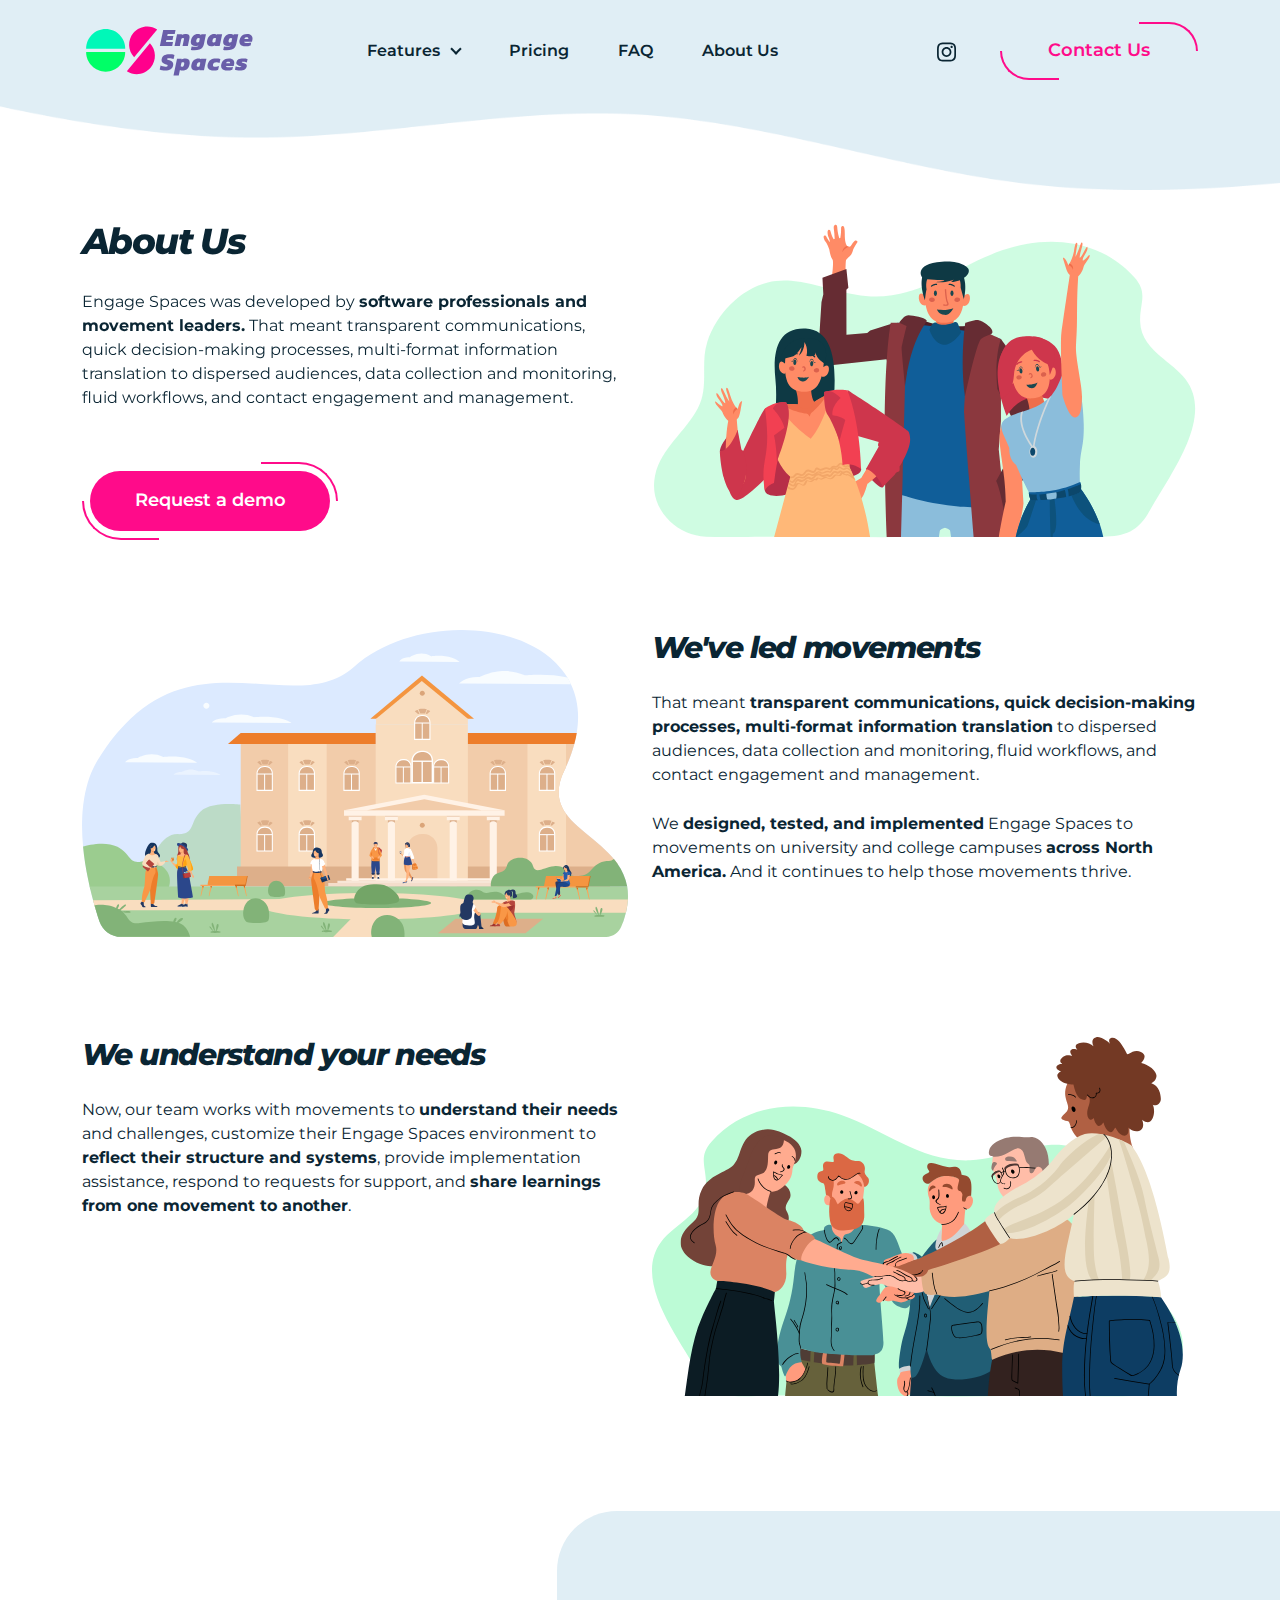
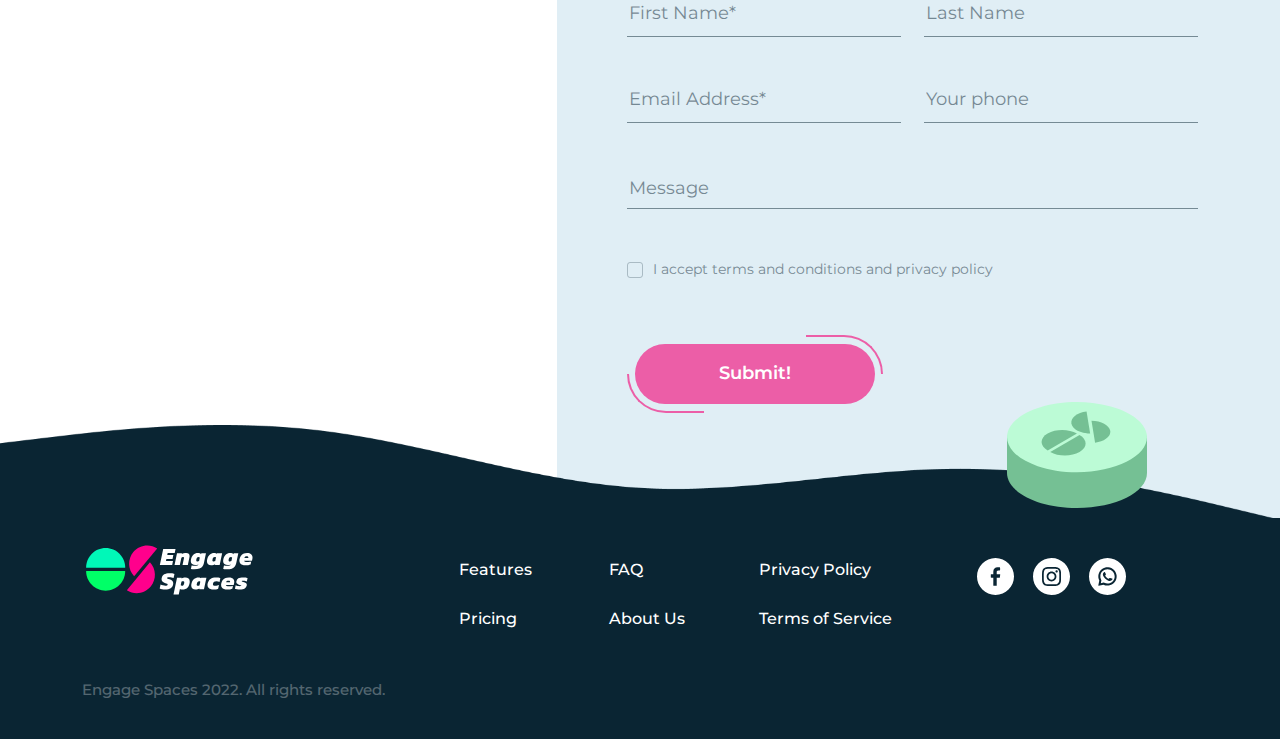
==== about.html @ 3aa94eaf "add project" ====
<!DOCTYPE html>
<html lang="en">

<head>
    <meta charset="UTF-8">
    <meta http-equiv="X-UA-Compatible" content="IE=edge">
    <meta name="viewport" content="width=device-width, initial-scale=1.0">
    <title>Engage Spaces</title>
    <link rel="icon" type="image/x-icon" href="/img/favicon.png">
    <link rel="stylesheet" href="css/lib/bootstrap.min.css">
    <link rel="stylesheet" href="css/lib/aos.css">
    <link rel="stylesheet" href="css/style.css">
</head>

<body>
    <div class="pagewrapper">
        <header class="header">
            <div class="container">
                <div class="row align-items-center">
                    <div class="col-lg-3 col-8">
                        <div class="header__logo">
                            <a href="index.html">
                                <img src="img/svg/logo.svg" alt="logo">
                            </a>
                        </div>
                    </div>
                    <div class="col-xl-6 col-lg-5 col-4">
                        <nav class="header__menu">
                            <ul>
                                <li class="submenu">
                                    <a href="#">Features</a>
                                    <ul>
                                        <li>
                                            <a href="engagement.html#Engagement">
                                                Engagement
                                            </a>
                                        </li>
                                        <li>
                                            <a href="training.html#Training">
                                                Training
                                            </a>
                                        </li>
                                        <li>
                                            <a href="collaboration.html#Collaboration">
                                                Collaboration
                                            </a>
                                        </li>
                                        <li>
                                            <a href="accountability.html#Accountability">
                                                Accountability
                                            </a>
                                        </li>
                                    </ul>
                                </li>
                                <li>
                                    <a href="index.html#pricing">Pricing</a>
                                </li>
                                <li>
                                    <a href="faq.html">FAQ</a>
                                </li>
                                <li>
                                    <a href="about.html">About Us</a>
                                </li>
                            </ul>
                        </nav>
                        <div class="burger-btn">
                            <span></span>
                            <span></span>
                            <span></span>
                        </div>
                        <nav class="mobile__menu">
                            <div class="container">
                                <div class="mobile__menu-inner">
                                    <ul>
                                        <li class="mobile__submenu">
                                            <a href="#">Features</a>
                                            <ul>
                                                <li>
                                                    <a href="engagement.html#Engagement">
                                                        Engagement
                                                    </a>
                                                </li>
                                                <li>
                                                    <a href="training.html#Training">
                                                        Training
                                                    </a>
                                                </li>
                                                <li>
                                                    <a href="collaboration.html#Collaboration">
                                                        Collaboration
                                                    </a>
                                                </li>
                                                <li>
                                                    <a href="accountability.html#Accountability">
                                                        Accountability
                                                    </a>
                                                </li>
                                            </ul>
                                        </li>
                                        <li class="mobile__link">
                                            <a href="index.html#pricing">Pricing</a>
                                        </li>
                                        <li>
                                            <a href="faq.html">FAQ</a>
                                        </li>
                                        <li>
                                            <a href="about.html">About Us</a>
                                        </li>
                                    </ul>
                                    <div class="header__social--mobile">
                                        <a href="instagram.com">
                                            <svg width="19" height="20" viewBox="0 0 19 20" fill="none"
                                                xmlns="http://www.w3.org/2000/svg">
                                                <g clip-path="url(#clip0_165_557)">
                                                    <path
                                                        d="M18.9815 6.08605C18.9369 5.07651 18.7737 4.38246 18.5398 3.78105C18.2986 3.14267 17.9274 2.57114 17.4411 2.09601C16.966 1.6135 16.3907 1.23856 15.7597 1.00107C15.1548 0.767211 14.4644 0.603956 13.4549 0.559445C12.4378 0.511164 12.1149 0.5 9.53529 0.5C6.95569 0.5 6.6328 0.511164 5.61949 0.555675C4.60995 0.600186 3.9159 0.763586 3.31464 0.997305C2.67612 1.23856 2.10458 1.60973 1.62946 2.09601C1.14694 2.57114 0.772154 3.14644 0.534521 3.77743C0.300658 4.38246 0.137403 5.07274 0.0928918 6.08228C0.0446112 7.09936 0.0334473 7.42225 0.0334473 10.0019C0.0334473 12.5815 0.0446112 12.9043 0.0891221 13.9177C0.133633 14.9272 0.297033 15.6213 0.530896 16.2227C0.772154 16.861 1.14694 17.4326 1.62946 17.9077C2.10458 18.3902 2.67989 18.7651 3.31087 19.0026C3.9159 19.2365 4.60618 19.3998 5.61587 19.4443C6.62903 19.4889 6.95206 19.4999 9.53167 19.4999C12.1113 19.4999 12.4342 19.4889 13.4475 19.4443C14.457 19.3998 15.1511 19.2365 15.7523 19.0026C17.0292 18.509 18.0388 17.4994 18.5324 16.2227C18.7662 15.6176 18.9296 14.9272 18.9741 13.9177C19.0186 12.9043 19.0297 12.5815 19.0297 10.0019C19.0297 7.42225 19.026 7.09936 18.9815 6.08605ZM17.2705 13.8434C17.2296 14.7713 17.0737 15.2724 16.9438 15.6065C16.6246 16.4342 15.9676 17.0911 15.1399 17.4104C14.8058 17.5403 14.3011 17.6962 13.3769 17.7369C12.3747 17.7816 12.0742 17.7926 9.53906 17.7926C7.00397 17.7926 6.69964 17.7816 5.70112 17.7369C4.7732 17.6962 4.27213 17.5403 3.93808 17.4104C3.52618 17.2582 3.15124 17.0169 2.84691 16.7014C2.53142 16.3933 2.29016 16.0221 2.13793 15.6102C2.00802 15.2762 1.85216 14.7713 1.81142 13.8472C1.76676 12.845 1.75574 12.5443 1.75574 10.0093C1.75574 7.47416 1.76676 7.16983 1.81142 6.17145C1.85216 5.24353 2.00802 4.74246 2.13793 4.40841C2.29016 3.99636 2.53142 3.62157 2.85068 3.31709C3.15863 3.0016 3.5298 2.76034 3.94185 2.60825C4.2759 2.47835 4.78074 2.32248 5.70489 2.2816C6.70704 2.23709 7.00774 2.22592 9.54269 2.22592C12.0815 2.22592 12.3821 2.23709 13.3806 2.2816C14.3085 2.32248 14.8096 2.47835 15.1437 2.60825C15.5556 2.76034 15.9305 3.0016 16.2348 3.31709C16.5503 3.62519 16.7916 3.99636 16.9438 4.40841C17.0737 4.74246 17.2296 5.24716 17.2705 6.17145C17.315 7.1736 17.3261 7.47416 17.3261 10.0093C17.3261 12.5443 17.315 12.8413 17.2705 13.8434Z"
                                                        fill="#0A2533" />
                                                    <path
                                                        d="M9.53513 5.12109C6.84055 5.12109 4.6543 7.30721 4.6543 10.0019C4.6543 12.6967 6.84055 14.8828 9.53513 14.8828C12.2299 14.8828 14.416 12.6967 14.416 10.0019C14.416 7.30721 12.2299 5.12109 9.53513 5.12109ZM9.53513 13.168C7.78703 13.168 6.36906 11.7502 6.36906 10.0019C6.36906 8.25368 7.78703 6.83585 9.53513 6.83585C11.2834 6.83585 12.7012 8.25368 12.7012 10.0019C12.7012 11.7502 11.2834 13.168 9.53513 13.168Z"
                                                        fill="#0A2533" />
                                                    <path
                                                        d="M15.749 4.92803C15.749 5.55727 15.2388 6.06748 14.6094 6.06748C13.9802 6.06748 13.47 5.55727 13.47 4.92803C13.47 4.29864 13.9802 3.78857 14.6094 3.78857C15.2388 3.78857 15.749 4.29864 15.749 4.92803Z"
                                                        fill="#0A2533" />
                                                </g>
                                                <defs>
                                                    <clipPath id="clip0_165_557">
                                                        <rect width="19" height="19" fill="white"
                                                            transform="translate(0 0.5)" />
                                                    </clipPath>
                                                </defs>
                                            </svg>
                                        </a>
                                    </div>
                                    <div class="header__button--mobile pinkbtn">
                                        <a href="contact.html">Contact Us</a>
                                    </div>
                                </div>
                            </div>
                        </nav>
                    </div>
                    <div class="col-xl-3 col-lg-4">
                        <div class="header__right">
                            <div class="header__social">
                                <a href="instagram.com">
                                    <svg width="19" height="20" viewBox="0 0 19 20" fill="none"
                                        xmlns="http://www.w3.org/2000/svg">
                                        <g clip-path="url(#clip0_165_557)">
                                            <path
                                                d="M18.9815 6.08605C18.9369 5.07651 18.7737 4.38246 18.5398 3.78105C18.2986 3.14267 17.9274 2.57114 17.4411 2.09601C16.966 1.6135 16.3907 1.23856 15.7597 1.00107C15.1548 0.767211 14.4644 0.603956 13.4549 0.559445C12.4378 0.511164 12.1149 0.5 9.53529 0.5C6.95569 0.5 6.6328 0.511164 5.61949 0.555675C4.60995 0.600186 3.9159 0.763586 3.31464 0.997305C2.67612 1.23856 2.10458 1.60973 1.62946 2.09601C1.14694 2.57114 0.772154 3.14644 0.534521 3.77743C0.300658 4.38246 0.137403 5.07274 0.0928918 6.08228C0.0446112 7.09936 0.0334473 7.42225 0.0334473 10.0019C0.0334473 12.5815 0.0446112 12.9043 0.0891221 13.9177C0.133633 14.9272 0.297033 15.6213 0.530896 16.2227C0.772154 16.861 1.14694 17.4326 1.62946 17.9077C2.10458 18.3902 2.67989 18.7651 3.31087 19.0026C3.9159 19.2365 4.60618 19.3998 5.61587 19.4443C6.62903 19.4889 6.95206 19.4999 9.53167 19.4999C12.1113 19.4999 12.4342 19.4889 13.4475 19.4443C14.457 19.3998 15.1511 19.2365 15.7523 19.0026C17.0292 18.509 18.0388 17.4994 18.5324 16.2227C18.7662 15.6176 18.9296 14.9272 18.9741 13.9177C19.0186 12.9043 19.0297 12.5815 19.0297 10.0019C19.0297 7.42225 19.026 7.09936 18.9815 6.08605ZM17.2705 13.8434C17.2296 14.7713 17.0737 15.2724 16.9438 15.6065C16.6246 16.4342 15.9676 17.0911 15.1399 17.4104C14.8058 17.5403 14.3011 17.6962 13.3769 17.7369C12.3747 17.7816 12.0742 17.7926 9.53906 17.7926C7.00397 17.7926 6.69964 17.7816 5.70112 17.7369C4.7732 17.6962 4.27213 17.5403 3.93808 17.4104C3.52618 17.2582 3.15124 17.0169 2.84691 16.7014C2.53142 16.3933 2.29016 16.0221 2.13793 15.6102C2.00802 15.2762 1.85216 14.7713 1.81142 13.8472C1.76676 12.845 1.75574 12.5443 1.75574 10.0093C1.75574 7.47416 1.76676 7.16983 1.81142 6.17145C1.85216 5.24353 2.00802 4.74246 2.13793 4.40841C2.29016 3.99636 2.53142 3.62157 2.85068 3.31709C3.15863 3.0016 3.5298 2.76034 3.94185 2.60825C4.2759 2.47835 4.78074 2.32248 5.70489 2.2816C6.70704 2.23709 7.00774 2.22592 9.54269 2.22592C12.0815 2.22592 12.3821 2.23709 13.3806 2.2816C14.3085 2.32248 14.8096 2.47835 15.1437 2.60825C15.5556 2.76034 15.9305 3.0016 16.2348 3.31709C16.5503 3.62519 16.7916 3.99636 16.9438 4.40841C17.0737 4.74246 17.2296 5.24716 17.2705 6.17145C17.315 7.1736 17.3261 7.47416 17.3261 10.0093C17.3261 12.5443 17.315 12.8413 17.2705 13.8434Z"
                                                fill="#0A2533" />
                                            <path
                                                d="M9.53513 5.12109C6.84055 5.12109 4.6543 7.30721 4.6543 10.0019C4.6543 12.6967 6.84055 14.8828 9.53513 14.8828C12.2299 14.8828 14.416 12.6967 14.416 10.0019C14.416 7.30721 12.2299 5.12109 9.53513 5.12109ZM9.53513 13.168C7.78703 13.168 6.36906 11.7502 6.36906 10.0019C6.36906 8.25368 7.78703 6.83585 9.53513 6.83585C11.2834 6.83585 12.7012 8.25368 12.7012 10.0019C12.7012 11.7502 11.2834 13.168 9.53513 13.168Z"
                                                fill="#0A2533" />
                                            <path
                                                d="M15.749 4.92803C15.749 5.55727 15.2388 6.06748 14.6094 6.06748C13.9802 6.06748 13.47 5.55727 13.47 4.92803C13.47 4.29864 13.9802 3.78857 14.6094 3.78857C15.2388 3.78857 15.749 4.29864 15.749 4.92803Z"
                                                fill="#0A2533" />
                                        </g>
                                        <defs>
                                            <clipPath id="clip0_165_557">
                                                <rect width="19" height="19" fill="white"
                                                    transform="translate(0 0.5)" />
                                            </clipPath>
                                        </defs>
                                    </svg>
                                </a>
                            </div>
                            <div class="header__button">
                                <a href="contact.html">Contact Us</a>
                            </div>
                        </div>
                    </div>
                </div>
            </div>
            <img src="img/header_frame.png" alt="" class="header__frame">
        </header>

        <main class="main">

            <section class="aboutwelcomescreen">
                <div class="container">
                    <div class="row">
                        <div class="col-lg-6 order-2 order-lg-1">
                            <div class="aboutwelcomescreen__content">
                                <h1 class="aboutwelcomescreen__title" data-aos="fade-down">
                                    About Us
                                </h1>
                                <div class="aboutwelcomescreen__text" data-aos="fade-down"
                                data-aos-delay="300">
                                    <p>
                                        Engage Spaces was developed by <b>software professionals and movement leaders.</b> That meant  transparent communications, quick decision-making processes, multi-format information translation to dispersed audiences, data collection and monitoring, fluid workflows, and contact engagement and management.
                                    </p>
                                </div>
                                <div class="aboutwelcomescreen__btn pinkbtn" data-aos="fade-down"
                                data-aos-delay="700">
                                    <a href="#">
                                        Request a demo
                                    </a>
                                </div>
                            </div>
                        </div>
                        <div class="col-lg-6 order-1 order-lg-2">
                            <div class="aboutwelcomescreen__img" data-aos="fade" data-duration="1000">
                                <img src="img/svg/aboutpage_heroimg.svg" alt="image">
                            </div>
                        </div>
                    </div>
                </div>
            </section>

            <section class="aboutinfo">
                <div class="container">

                    <div class="aboutinfo__section">
                        <div class="row">
                            <div class="col-lg-6">
                                <div class="aboutinfo__img">
                                    <img src="img/svg/aboutinfo1.svg" alt="info image">
                                </div>
                            </div>
                            <div class="col-lg-6">
                                <div class="aboutinfo__content">
                                    <h2>
                                        We've led movements
                                    </h2>
                                    <p>
                                        That meant <b>transparent communications, quick decision-making processes, multi-format information translation</b> to dispersed audiences, data collection and monitoring, fluid workflows, and contact engagement and management.
                                    </p>
                                    <p>
                                        We <b>designed, tested, and implemented</b> Engage Spaces to movements on university and college campuses <b>across North America.</b> And it continues to help those movements thrive.
                                    </p>
                                </div>
                            </div>
                        </div>
                    </div>

                    <div class="aboutinfo__section">
                        <div class="row">
                            <div class="col-lg-6">
                                <div class="aboutinfo__img">
                                    <img src="img/svg/aboutinfo2.svg" alt="info image">
                                </div>
                            </div>
                            <div class="col-lg-6">
                                <div class="aboutinfo__content">
                                    <h2>
                                        We understand your needs
                                    </h2>
                                    <p>
                                        Now, our team works with movements to <b>understand their needs</b> and challenges, customize their Engage Spaces environment to <b>reflect their structure and systems</b>, provide implementation assistance, respond to requests for support, and <b>share learnings from one movement to another</b>.
                                    </p>
                                </div>
                            </div>
                        </div>
                    </div>

                </div>
            </section> 

            <section class="contact">
                <div class="container">
                    <div class="row">
                        <div class="col-lg-5">
                            <div class="contact__content">
                                <h2 class="contact__title" data-aos="fade-down">
                                    Let’s Talk!
                                </h2>
                                <div class="contact__subtitle" data-aos="fade-down"
                                data-aos-delay="300">
                                    We’re always here to help you out with any questions or issues you have about Engage
                                    Spaces. Submit the form below and we’ll get back to you as soon as we can.
                                </div>
                            </div>
                        </div>
                        <div class="col-lg-7">
                            <div class="contact__form">
                                <form>
                                    <input type="text" placeholder="First Name*" required>
                                    <input type="text" placeholder="Last Name">
                                    <input type="text" placeholder="Email Address*" required>
                                    <input type="tel" class="phoneinp" placeholder="Your phone">
                                    <textarea placeholder="Message"></textarea>
                                    <div class="checkfield">
                                        <input id="check" type="checkbox">
                                        <label for="check">I accept terms and conditions and privacy policy</label>
                                    </div>
                                    <button class="pinkbtn formbtn" disabled="">
                                        <span>
                                            Submit!
                                        </span>
                                    </button>

                                </form>
                                <img src="img/svg/contact_img.svg" alt="img" class="contact__form-img">
                            </div>
                        </div>
                    </div>
                </div>
            </section>


        </main>

        <footer class="footer">
            <img src="img/footer_frame.png" alt="img" class="footer__frame">
            <div class="container">
                <div class="row">
                    <div class="col-xxl-2 col-lg-3 col-md-4">
                        <div class="footer__logo">
                            <a href="index.html">
                                <img src="img/svg/footer__logo.svg" alt="logo">
                            </a>
                        </div>
                    </div>
                    <div class="col-lg-6 col-md-8">
                        <nav class="footer__menu">
                            <ul>
                                <li>
                                    <a href="engagement.html">Features</a>
                                </li>
                                <li>
                                    <a href="faq.html">FAQ</a>
                                </li>
                                <li>
                                    <a href="privacy.html">Privacy Policy</a>
                                </li>
                                <li>
                                    <a href="index.html#pricing">Pricing</a>
                                </li>
                                <li>
                                    <a href="about.html">About Us</a>
                                </li>
                                <li>
                                    <a href="terms.html">Terms of Service</a>
                                </li>
                            </ul>
                        </nav>
                    </div>
                    <div class="col-xxl-4 col-lg-3">
                        <div class="footer__social">
                            <a href="#">
                                <svg width="37" height="37" viewBox="0 0 37 37" fill="none"
                                    xmlns="http://www.w3.org/2000/svg">
                                    <path fill-rule="evenodd" clip-rule="evenodd"
                                        d="M37 18.5C37 28.7173 28.7173 37 18.5 37C8.28273 37 0 28.7173 0 18.5C0 8.28273 8.28273 0 18.5 0C28.7173 0 37 8.28273 37 18.5ZM22.8814 19.3252L23.1881 16.7498C23.1967 16.682 23.1908 16.6131 23.171 16.5477C23.1512 16.4822 23.1178 16.4217 23.073 16.37C23.0282 16.3184 22.973 16.2767 22.9111 16.2478C22.8491 16.2188 22.7818 16.2033 22.7134 16.2021H19.7169V14.0478C19.7169 13.0693 19.9749 12.4145 21.343 12.3926H22.6063C22.7354 12.3926 22.8593 12.3413 22.9506 12.25C23.0419 12.1587 23.0932 12.0348 23.0932 11.9057V9.73684C23.0932 9.60772 23.0419 9.48389 22.9506 9.39259C22.8593 9.30129 22.7354 9.25 22.6063 9.25H20.5445C18.0276 9.25 16.309 10.8225 16.309 13.7119V16.2094H14.2935C14.1644 16.2094 14.0405 16.2607 13.9492 16.352C13.8579 16.4433 13.8066 16.5671 13.8066 16.6962V19.2716C13.8066 19.4008 13.8579 19.5246 13.9492 19.6159C14.0405 19.7072 14.1644 19.7585 14.2935 19.7585H16.3212L16.3066 27.3995C16.3059 27.4449 16.3142 27.4899 16.331 27.5321C16.3478 27.5743 16.3727 27.6128 16.4044 27.6453C16.436 27.6779 16.4738 27.7039 16.5155 27.7218C16.5571 27.7398 16.602 27.7494 16.6474 27.75H19.3761C19.4674 27.7487 19.5544 27.7114 19.6183 27.6462C19.6821 27.581 19.7176 27.4932 19.7169 27.4019V19.7585H22.3945C22.5149 19.7592 22.6313 19.7153 22.7212 19.6353C22.8111 19.5553 22.8681 19.4448 22.8814 19.3252Z"
                                        fill="white" />
                                </svg>
                            </a>
                            <a href="#">
                                <svg width="37" height="37" viewBox="0 0 37 37" fill="none"
                                    xmlns="http://www.w3.org/2000/svg">
                                    <g clip-path="url(#clip0_165_506)">
                                        <path fill-rule="evenodd" clip-rule="evenodd"
                                            d="M37.0006 18.4998C37.0006 28.717 28.718 36.9997 18.5008 36.9997C8.28364 36.9997 0.000976562 28.717 0.000976562 18.4998C0.000976562 8.28266 8.28364 0 18.5008 0C28.718 0 37.0006 8.28266 37.0006 18.4998ZM27.5398 12.2811C27.7737 12.8825 27.9369 13.5765 27.9815 14.5861C28.026 15.5994 28.0297 15.9223 28.0297 18.5019C28.0297 21.0815 28.0186 21.4043 27.9741 22.4177C27.9295 23.4272 27.7661 24.1176 27.5324 24.7227C27.0387 25.9994 26.0292 27.009 24.7523 27.5026C24.151 27.7365 23.457 27.8998 22.4475 27.9443C21.4341 27.9889 21.1113 27.9999 18.5317 27.9999C15.9521 27.9999 15.629 27.9889 14.6159 27.9443C13.6062 27.8998 12.9159 27.7365 12.3109 27.5026C11.6799 27.2652 11.1046 26.8902 10.6295 26.4077C10.1469 25.9326 9.77215 25.361 9.53089 24.7227C9.29702 24.1213 9.13363 23.4272 9.08911 22.4177C9.0446 21.4043 9.03344 21.0815 9.03344 18.5019C9.03344 15.9223 9.0446 15.5994 9.09288 14.5823C9.13739 13.5727 9.30065 12.8825 9.53451 12.2774C9.77215 11.6464 10.1469 11.0711 10.6295 10.596C11.1046 10.1097 11.6761 9.73856 12.3146 9.49731C12.9159 9.26359 13.6099 9.10019 14.6195 9.05568C15.6328 9.01116 15.9557 9 18.5353 9C21.1149 9 21.4378 9.01116 22.4549 9.05945C23.4644 9.10396 24.1548 9.26721 24.7597 9.50107C25.3907 9.73856 25.966 10.1135 26.4411 10.596C26.9274 11.0711 27.2986 11.6427 27.5398 12.2811ZM25.9438 24.1065C26.0737 23.7724 26.2296 23.2713 26.2705 22.3434C26.315 21.3413 26.3261 21.0443 26.3261 18.5093C26.3261 15.9742 26.315 15.6736 26.2705 14.6714C26.2296 13.7472 26.0737 13.2425 25.9438 12.9084C25.7916 12.4964 25.5503 12.1252 25.2348 11.8171C24.9305 11.5016 24.5556 11.2603 24.1437 11.1083C23.8096 10.9783 23.3085 10.8225 22.3806 10.7816C21.3821 10.7371 21.0815 10.7259 18.5427 10.7259C16.0077 10.7259 15.707 10.7371 14.7049 10.7816C13.7807 10.8225 13.2759 10.9783 12.9418 11.1083C12.5298 11.2603 12.1586 11.5016 11.8507 11.8171C11.5314 12.1216 11.2902 12.4964 11.1379 12.9084C11.008 13.2425 10.8522 13.7435 10.8114 14.6714C10.7668 15.6698 10.7557 15.9742 10.7557 18.5093C10.7557 21.0443 10.7668 21.345 10.8114 22.3472C10.8522 23.2713 11.008 23.7762 11.1379 24.1102C11.2902 24.5221 11.5314 24.8933 11.8469 25.2014C12.1512 25.5169 12.5262 25.7582 12.9381 25.9104C13.2721 26.0403 13.7732 26.1962 14.7011 26.2369C15.6996 26.2816 16.004 26.2926 18.5391 26.2926C21.0741 26.2926 21.3747 26.2816 22.3768 26.2369C23.3011 26.1962 23.8058 26.0403 24.1399 25.9104C24.9676 25.5911 25.6245 24.9342 25.9438 24.1065ZM18.5352 13.621C15.8406 13.621 13.6543 15.8071 13.6543 18.5018C13.6543 21.1966 15.8406 23.3827 18.5352 23.3827C21.2299 23.3827 23.416 21.1966 23.416 18.5018C23.416 15.8071 21.2299 13.621 18.5352 13.621ZM18.5352 21.6679C16.7871 21.6679 15.3691 20.2501 15.3691 18.5018C15.3691 16.7536 16.7871 15.3358 18.5352 15.3358C20.2834 15.3358 21.7013 16.7536 21.7013 18.5018C21.7013 20.2501 20.2834 21.6679 18.5352 21.6679ZM23.6094 14.5675C24.2388 14.5675 24.749 14.0573 24.749 13.428C24.749 12.7986 24.2388 12.2886 23.6094 12.2886C22.9802 12.2886 22.47 12.7986 22.47 13.428C22.47 14.0573 22.9802 14.5675 23.6094 14.5675Z"
                                            fill="white" />
                                    </g>
                                    <defs>
                                        <clipPath id="clip0_165_506">
                                            <rect width="37" height="37" fill="white" />
                                        </clipPath>
                                    </defs>
                                </svg>
                            </a>
                            <a href="#">
                                <svg width="37" height="37" viewBox="0 0 37 37" fill="none"
                                    xmlns="http://www.w3.org/2000/svg">
                                    <path fill-rule="evenodd" clip-rule="evenodd"
                                        d="M18.5 37C28.7173 37 37 28.7173 37 18.5C37 8.28273 28.7173 0 18.5 0C8.28273 0 0 8.28273 0 18.5C0 28.7173 8.28273 37 18.5 37ZM25.026 11.974C23.4866 10.4172 21.4413 9.462 19.2593 9.28095C17.0774 9.09991 14.9026 9.70493 13.1276 10.9868C11.3527 12.2686 10.0945 14.1429 9.58022 16.2711C9.06597 18.3992 9.32956 20.6412 10.3234 22.5921L9.34969 27.3193C9.33927 27.3665 9.33886 27.4154 9.34851 27.4628C9.35815 27.5102 9.37763 27.555 9.40568 27.5944C9.44585 27.654 9.50328 27.6999 9.57027 27.726C9.63726 27.7521 9.71062 27.7572 9.78055 27.7404L14.4055 26.6426C16.3511 27.6104 18.5769 27.8564 20.6868 27.3368C22.7968 26.8173 24.6539 25.5659 25.9276 23.8054C27.2014 22.045 27.8091 19.8896 27.6427 17.7231C27.4763 15.5565 26.5464 13.5193 25.0187 11.974H25.026ZM23.5782 23.5068C22.5138 24.5685 21.1435 25.2702 19.6599 25.5133C18.1753 25.7565 16.6519 25.5283 15.3038 24.8608L14.6563 24.5394L11.8155 25.2113V25.1748L12.4144 22.3097L12.0979 21.6865C11.4086 20.3347 11.1652 18.7993 11.4027 17.3006C11.6401 15.8019 12.3463 14.417 13.4197 13.3445C14.7675 11.9981 16.5947 11.2418 18.4999 11.2418C20.405 11.2418 22.2322 11.9981 23.5801 13.3445L23.6117 13.3883C24.942 14.739 25.6847 16.5607 25.6778 18.4566C25.671 20.351 24.9164 22.166 23.5782 23.5068ZM21.7399 22.8063C22.4287 22.6384 22.9813 21.969 23.3294 21.4213C23.3869 21.3338 23.423 21.234 23.4347 21.13C23.4465 21.0259 23.4336 20.9206 23.3971 20.8225C23.3606 20.7244 23.3015 20.6362 23.2246 20.5652C23.1478 20.4941 23.0552 20.4422 22.9545 20.4135L21.1776 19.9048C21.0605 19.8713 20.9365 19.8708 20.8192 19.9035C20.7019 19.9361 20.5959 20.0006 20.513 20.0898L20.0773 20.5328C19.988 20.6246 19.8734 20.6877 19.7482 20.7141C19.6229 20.7406 19.4926 20.7291 19.3738 20.6813C18.7231 20.3449 18.1246 19.9161 17.5968 19.4082C17.1063 18.9933 16.6747 18.5134 16.314 17.9817C16.2502 17.8705 16.221 17.7428 16.2301 17.6149C16.2392 17.487 16.2862 17.3647 16.3651 17.2636L16.7449 16.7768C16.8179 16.6826 16.864 16.5704 16.8781 16.452C16.8923 16.3337 16.874 16.2137 16.8252 16.105L16.0779 14.4156C16.0369 14.3208 15.9743 14.2369 15.8951 14.1707C15.8159 14.1044 15.7223 14.0575 15.6218 14.0339C15.5213 14.0102 15.4166 14.0104 15.3162 14.0344C15.2157 14.0585 15.1223 14.1056 15.0434 14.1722C14.5468 14.5909 13.9577 15.2286 13.8871 15.937C13.7678 17.1809 14.3034 18.7509 16.3213 20.635L16.3505 20.6618C18.6703 22.8063 20.5228 23.0984 21.7399 22.8063Z"
                                        fill="white" />
                                </svg>

                            </a>
                        </div>
                    </div>
                </div>
                <div class="footer__copy">
                    Engage Spaces 2022. All rights reserved.
                </div>
            </div>
        </footer>

        <div class="btnup">
            <img src="img/svg/btnup_arrow.svg" alt="btn">
        </div>
    </div>


    <script src="js/lib/jquery.js"></script>
    <script src="js/lib/bootstrap.min.js"></script>
    <script src="js/lib/jquery.inputmask.js"></script>
    <script src="js/lib/aos.js"></script>
    <script src="js/main.js"></script>


</body>

</html>
---- css/style.css ----
@import url("https://fonts.googleapis.com/css2?family=Montserrat:ital,wght@0,400;0,500;0,600;0,700;1,800&display=swap");html{-webkit-box-sizing:border-box;box-sizing:border-box}*,:after,:before{-webkit-box-sizing:inherit;box-sizing:inherit}body,html{height:100%}a{text-decoration:none;color:inherit;cursor:pointer}a:focus,a:hover{color:inherit;text-decoration:none}button:focus,input:focus{outline:transparent}li,ul{margin:0;padding:0;list-style:none}h1,h2,h3,h4,h5,h6,li,ol,p,ul{margin:0;padding:0}img{width:100%;background-size:cover;background-position:center}body{position:relative;overflow-x:hidden;min-width:320px;max-width:100vw;cursor:default;font-family:"Montserrat",sans-serif;font-weight:400}body.hidden{overflow:hidden}.main{-webkit-box-flex:1;-ms-flex:1 1 auto;flex:1 1 auto}.pagewrapper{min-height:100%;display:-webkit-box;display:-ms-flexbox;display:flex;-webkit-box-orient:vertical;-webkit-box-direction:normal;-ms-flex-direction:column;flex-direction:column;overflow:hidden}.pinkbtn{width:256px;height:78px;display:-webkit-box;display:-ms-flexbox;display:flex;-webkit-box-align:center;-ms-flex-align:center;align-items:center;-webkit-box-pack:center;-ms-flex-pack:center;justify-content:center;position:relative}.pinkbtn a{font-weight:600;font-size:18px;line-height:120%;position:relative;z-index:10}.pinkbtn:after,.pinkbtn:before{content:"";position:absolute;width:30%;height:50%;-webkit-transition:0.2s;transition:0.2s;background-color:transparent}.pinkbtn:before{border-left:2px solid #FF0B8A;border-bottom:2px solid #FF0B8A;border-right:none;border-top:none;bottom:0;left:0;border-radius:0 0 0 100px}.pinkbtn:after{border-left:none;border-bottom:none;border-right:2px solid #FF0B8A;border-top:2px solid #FF0B8A;top:0;right:0;border-radius:0 100px 0 0}.pinkbtn:hover:after,.pinkbtn:hover:before{width:100%;height:100%;border-radius:100px}@media (max-width:767.8px){.pinkbtn:hover:after,.pinkbtn:hover:before{width:30%;height:50%}.pinkbtn:hover:before{border-radius:0 0 0 100px}.pinkbtn:hover:after{border-radius:0 100px 0 0}}.pinkbtn a,.pinkbtn span{display:-webkit-box;display:-ms-flexbox;display:flex;-webkit-box-align:center;-ms-flex-align:center;align-items:center;-webkit-box-pack:center;-ms-flex-pack:center;justify-content:center;width:240px;height:60px;color:#FFFFFF;background:#FF0B8A;border-radius:30px;-webkit-transition:0.3s;transition:0.3s}.pinkbtn:disabled:hover:after{width:30%;height:50%;border-radius:0 100px 0 0;border-color:#ec5ea7}.pinkbtn:disabled:hover:before{width:30%;height:50%;border-radius:0 0 0 100px;border-color:#ec5ea7}.pinkbtn:disabled span{background:#ec5ea7}.pinkbtn:disabled:after,.pinkbtn:disabled:before{border-color:#ec5ea7}.btnup{position:fixed;bottom:50px;right:80px;width:63px;height:63px;border:2px solid #FFFFFF;border-radius:7px;opacity:0.7;display:-webkit-box;display:-ms-flexbox;display:flex;-webkit-box-align:center;-ms-flex-align:center;align-items:center;-webkit-box-pack:center;-ms-flex-pack:center;justify-content:center;cursor:pointer;z-index:89}.btnup img{width:18px}@media (max-width:1400px){.btnup{width:55px;height:55px}}@media (max-width:991.8px){.btnup{width:45px;height:45px;right:50px;bottom:30px}}@media (max-width:767.8px){.btnup{width:35px;height:35px;right:25px;bottom:25px;border-radius:5px}.btnup img{width:15px}}@media (max-width:375px){.pinkbtn{width:100%}.pinkbtn a,.pinkbtn span{width:93%!important}}.welcomescreen{background:#E0EEF5;position:relative;padding-bottom:60px}.welcomescreen__inner{height:calc(100vh - 102px);min-height:750px;position:relative;display:-webkit-box;display:-ms-flexbox;display:flex;-webkit-box-align:center;-ms-flex-align:center;align-items:center}.welcomescreen__frame{position:absolute;left:0;bottom:-2px}.welcomescreen__subtitle{font-size:18px;line-height:120%;color:#FF0B8A;margin-bottom:27px;height:15px}.welcomescreen__title{margin-bottom:33px;font-style:italic;font-weight:800;font-size:48px;line-height:110%;letter-spacing:-0.045em;color:#0A2533}@media (max-width:1600px){.welcomescreen__title{font-size:36px}}@media (max-width:767.8px){.welcomescreen__title{font-size:32px}}@media (max-width:575.8px){.welcomescreen__title{font-size:28px}}.welcomescreen__title span{position:relative;display:inline-block}.welcomescreen__title span:after{content:"";position:absolute;top:-3px;background-image:url(../img/svg/line.svg);right:-76px;width:58px;height:37px;background-size:cover}.welcomescreen__text{margin-bottom:70px}.welcomescreen__text p{font-size:18px;max-width:450px;line-height:150%;color:#0A2533}.welcomescreen__text p+.welcomescreen__text p{padding-top:10px}.welcomescreen__btn-down{width:30px;bottom:0px;left:100px;-webkit-animation:2s ease-in-out infinite down;animation:2s ease-in-out infinite down;display:inline-block;position:absolute;z-index:50;width:30px;height:106px}.welcomescreen__btn-down:after{content:"";position:absolute;top:0;left:50%;-webkit-transform:translateX(-50%);transform:translateX(-50%);background:#00FF67;width:2px;height:100%}@-webkit-keyframes down{0%{-webkit-transform:translateY(0);transform:translateY(0);opacity:0}5%{opacity:1}to{-webkit-transform:translateY(40px);transform:translateY(40px);opacity:0}}@keyframes down{0%{-webkit-transform:translateY(0);transform:translateY(0);opacity:0}5%{opacity:1}to{-webkit-transform:translateY(40px);transform:translateY(40px);opacity:0}}.welcomescreen__img{width:942px;margin-left:-50px}.info{position:relative;padding:86px 0 135px}.info__title{max-width:914px;margin:0 auto;text-align:center;color:#0A2533;font-style:italic;font-weight:800;font-size:36px;line-height:120%;letter-spacing:-0.045em;color:#0A2533;margin-bottom:80px}@media (max-width:1400px){.info__title{font-size:30px}}@media (max-width:767.8px){.info__title{font-size:28px}}@media (max-width:375px){.info__title{font-size:24px}}.info__title span{color:#FF0B8A}.info__inner{display:-webkit-box;display:-ms-flexbox;display:flex;-webkit-box-pack:justify;-ms-flex-pack:justify;justify-content:space-between;-ms-flex-wrap:wrap;flex-wrap:wrap}.info__item{width:21%;position:relative;margin-bottom:10px}.info__item+.info__item:after{content:"";position:absolute;background-image:url(../img/svg/info_arrow.svg);width:12px;height:22px;background-size:cover;top:50%;-webkit-transform:translateY(-50%);transform:translateY(-50%);left:-66px}.info__item h2,.info__item h3,.info__item h4{font-style:italic;font-weight:800;font-size:24px;line-height:150%;margin-bottom:9px;color:#0A2533}.info__item p{font-size:15px;line-height:150%;color:#0A2533}.info__item p+p{padding-top:5px}.about{background:#E0EEF5;padding:180px 0;position:relative}.about__frame{position:absolute;top:-2px;left:0}.about__img{max-width:750px}.about__title{font-style:italic;font-weight:800;font-size:36px;line-height:120%;letter-spacing:-0.045em;color:#0A2533;margin-bottom:36px}@media (max-width:1400px){.about__title{font-size:30px}}@media (max-width:767.8px){.about__title{font-size:28px}}@media (max-width:375px){.about__title{font-size:24px}}.about__content{margin-bottom:52px;max-width:525px}.about__content p{font-size:18px;line-height:150%;color:#0A2533}.about__content p+p{padding-top:15px}.pricing{padding:160px 0 290px;position:relative;background:#0A2533}.pricing__frame{position:absolute;top:-1px;left:0}.pricing__left{padding-left:90px}.pricing__right{padding-left:35px}.pricing__title{color:#FFFFFF!important;font-style:italic;font-weight:800;font-size:36px;line-height:120%;letter-spacing:-0.045em;color:#0A2533;padding-left:90px;margin-bottom:43px}@media (max-width:1400px){.pricing__title{font-size:30px}}@media (max-width:767.8px){.pricing__title{font-size:28px}}@media (max-width:375px){.pricing__title{font-size:24px}}.pricing__content{position:relative;z-index:2}.pricing__content p{font-size:18px;line-height:150%;color:#FFFFFF}.pricing__content p+p{padding-top:43px}.pricing__subtitle{margin-bottom:93px;max-width:525px}.pricing__subtitle p{font-size:18px;line-height:150%;color:#FFFFFF}.pricing__subtitle p+p{padding-top:15px}.pricing__frame2{position:absolute;bottom:-3px;z-index:10;left:0}.pricing__posleft{position:absolute;bottom:130px;left:5%;width:179px}.pricing__posright{position:absolute;bottom:0px;right:3%;width:665px}.question{position:relative;padding:70px 0 140px}.question__img{padding-left:95px}.question__img img{max-width:310px}.question__content{padding-left:108px;padding-top:100px;max-width:729px}.question__title{color:#0A2533;margin-bottom:22px;font-style:italic;font-weight:800;font-size:36px;line-height:120%;letter-spacing:-0.045em;color:#0A2533;position:relative;display:inline-block}@media (max-width:1400px){.question__title{font-size:30px}}@media (max-width:767.8px){.question__title{font-size:28px}}@media (max-width:375px){.question__title{font-size:24px}}.question__title:after{content:"";position:absolute;width:57px;height:35px;bottom:-13px;right:-67px;background-image:url(../img/svg/question_line.svg);background-size:cover}.question__subtitle{font-size:18px;line-height:150%;color:#0A2533;margin-bottom:67px}.question__acordeon{width:100%}.question__acordeon-field{border-bottom:1px solid #9BB3BE;padding:28px 0}.question__acordeon-header{cursor:pointer;display:-webkit-box;display:-ms-flexbox;display:flex;-webkit-box-align:center;-ms-flex-align:center;align-items:center;-webkit-box-pack:justify;-ms-flex-pack:justify;justify-content:space-between}.question__acordeon-header h3{font-weight:500;font-size:17px;line-height:150%;color:#0A2533;-webkit-transition:0.3s;transition:0.3s}.question__acordeon-header.active h3{text-shadow:2px 2px 10px rgba(255,11,138,0.1)}.question__acordeon-arrow{width:14px;-webkit-transition:0.4s;transition:0.4s}.question__acordeon-arrow.rotate{-webkit-transform:rotate(180deg);transform:rotate(180deg)}.question__acordeon-body{display:none;font-size:17px;line-height:150%;padding:30px 50px 20px 20px}.contact{position:relative}.contact__content{max-width:520px;padding-top:100px}.contact__title{color:#0A2533;margin-bottom:32px;font-style:italic;font-weight:800;font-size:36px;line-height:120%;letter-spacing:-0.045em;color:#0A2533;position:relative;display:inline-block}@media (max-width:1400px){.contact__title{font-size:30px}}@media (max-width:767.8px){.contact__title{font-size:28px}}@media (max-width:375px){.contact__title{font-size:24px}}.contact__title:after{content:"";position:absolute;width:57px;height:36px;bottom:-13px;right:-80px;background-size:cover;background-image:url(../img/svg/question_line.svg)}.contact__subtitle{font-size:18px;line-height:150%;color:#0A2533}.contact__form{padding:105px 0 105px 92px;position:relative}.contact__form:after{content:"";position:absolute;left:0;top:0;width:200vw;height:100%;background:#E0EEF5;border-radius:60px 0 0 0;z-index:-1}.contact__form form{display:-webkit-box;display:-ms-flexbox;display:flex;-webkit-box-pack:justify;-ms-flex-pack:justify;justify-content:space-between;-ms-flex-wrap:wrap;flex-wrap:wrap;max-width:684px}.contact__form form input{width:48%;padding-bottom:10px;border:none;border-bottom:1px solid rgba(10,37,51,0.5);margin-bottom:50px;background-color:transparent}.contact__form form input::-webkit-input-placeholder{font-size:18px;line-height:150%;color:#0A2533;opacity:0.5;-webkit-transition:0.3s;transition:0.3s}.contact__form form input::-moz-placeholder{font-size:18px;line-height:150%;color:#0A2533;opacity:0.5;-moz-transition:0.3s;transition:0.3s}.contact__form form input:-ms-input-placeholder{font-size:18px;line-height:150%;color:#0A2533;opacity:0.5;-ms-transition:0.3s;transition:0.3s}.contact__form form input::-ms-input-placeholder{font-size:18px;line-height:150%;color:#0A2533;opacity:0.5;-ms-transition:0.3s;transition:0.3s}.contact__form form input::placeholder{font-size:18px;line-height:150%;color:#0A2533;opacity:0.5;-webkit-transition:0.3s;transition:0.3s}.contact__form form input:focus::-webkit-input-placeholder{opacity:0}.contact__form form input:focus::-moz-placeholder{opacity:0}.contact__form form input:focus:-ms-input-placeholder{opacity:0}.contact__form form input:focus::-ms-input-placeholder{opacity:0}.contact__form form input:focus::placeholder{opacity:0}.contact__form form textarea{width:100%;margin-bottom:50px;border:none;resize:none;border-bottom:1px solid rgba(10,37,51,0.5);outline:none;background-color:transparent;max-height:36px}.contact__form form textarea::-webkit-input-placeholder{font-size:18px;line-height:150%;color:#0A2533;opacity:0.5;-webkit-transition:0.3s;transition:0.3s}.contact__form form textarea::-moz-placeholder{font-size:18px;line-height:150%;color:#0A2533;opacity:0.5;-moz-transition:0.3s;transition:0.3s}.contact__form form textarea:-ms-input-placeholder{font-size:18px;line-height:150%;color:#0A2533;opacity:0.5;-ms-transition:0.3s;transition:0.3s}.contact__form form textarea::-ms-input-placeholder{font-size:18px;line-height:150%;color:#0A2533;opacity:0.5;-ms-transition:0.3s;transition:0.3s}.contact__form form textarea::placeholder{font-size:18px;line-height:150%;color:#0A2533;opacity:0.5;-webkit-transition:0.3s;transition:0.3s}.contact__form form textarea:focus::-webkit-input-placeholder{opacity:0}.contact__form form textarea:focus::-moz-placeholder{opacity:0}.contact__form form textarea:focus:-ms-input-placeholder{opacity:0}.contact__form form textarea:focus::-ms-input-placeholder{opacity:0}.contact__form form textarea:focus::placeholder{opacity:0}.contact__form form button{border:none;background-color:transparent}.contact__form form button span{font-weight:600;font-size:18px;line-height:120%;background:#FF0B8A;color:#fff;display:-webkit-box;display:-ms-flexbox;display:flex;-webkit-box-align:center;-ms-flex-align:center;align-items:center;-webkit-box-pack:center;-ms-flex-pack:center;justify-content:center;width:240px;height:60px;border-radius:30px}.checkfield{width:100%;margin-bottom:50px}.checkfield input{cursor:pointer;position:absolute;z-index:-1;opacity:0}.checkfield input+label{display:-webkit-inline-box;display:-ms-inline-flexbox;display:inline-flex;-webkit-box-align:center;-ms-flex-align:center;align-items:center;cursor:pointer;font-size:14px;line-height:150%;opacity:0.5;color:#0A2533}.checkfield input+label:before{content:"";display:inline-block;width:16px;height:16px;border:1px solid rgba(10,37,51,0.5);border-radius:3px;margin-right:10px}.checkfield input:checked+label:before{background-color:#FF0B8A;border:1px solid #FF0B8A;background-image:url(../img/svg/check_arrow.svg);background-repeat:no-repeat;background-position:center}.contact__form-img{position:absolute;width:203px;bottom:15px;right:5%;z-index:33;-webkit-animation:6s ease-in-out infinite levitate;animation:6s ease-in-out infinite levitate}@-webkit-keyframes levitate{0%{-webkit-transform:translateY(0);transform:translateY(0)}50%{-webkit-transform:translateY(-20px);transform:translateY(-20px)}to{-webkit-transform:translateY(0);transform:translateY(0)}}@keyframes levitate{0%{-webkit-transform:translateY(0);transform:translateY(0)}50%{-webkit-transform:translateY(-20px);transform:translateY(-20px)}to{-webkit-transform:translateY(0);transform:translateY(0)}}@media (max-width:1800px){.pricing__posright{width:580px}.pricing__posleft{bottom:100px;width:140px}.question{padding:70px 0 100px}}@media (max-width:1600px){.welcomescreen__title span:after{top:0px;right:-55px;width:44px;height:28px}.welcomescreen__title{margin-bottom:25px}.welcomescreen__img{width:880px}.info__item+.info__item:after{left:-40px}.info{padding:80px 0 100px}.question__subtitle{margin-bottom:30px}.contact__form{padding:90px 0 105px 70px}.contact__content{padding-top:90px}.contact__form-img{width:180px;bottom:10px;right:8%}}@media (max-width:1400px){.info{padding:60px 0 90px}.welcomescreen__inner{min-height:650px}.welcomescreen__text p{font-size:16px}.welcomescreen__img{width:750px}.welcomescreen__text p{font-size:16px}.about__content p{font-size:16px}.pricing__posright{width:470px}.info__title{margin-bottom:60px}.info__item h2,.info__item h3,.info__item h4{font-size:22px}.info__item{width:21%}.about{padding:160px 0 125px}.pricing{padding:120px 0 220px}.pricing__posleft{bottom:85px;width:110px}.pricing__title{padding-left:50px;margin-bottom:35px}.pricing__left{padding-left:50px}.pricing__content p{font-size:16px}.pricing__content p+p{padding-top:35px}.pricing__subtitle p{font-size:16px}.question__content{padding-left:90px;padding-top:70px}.contact__form-img{width:140px}.contact__subtitle{font-size:16px}}@media (max-width:1200px){.welcomescreen__inner{min-height:630px}.welcomescreen__btn-down{display:none}.welcomescreen__img{width:560px}.info__item{width:100%;margin-bottom:0}.info__item+.info__item{margin-top:30px}.info__item+.info__item:after{left:50%;top:-20px;-webkit-transform:translate(-50%,0) rotate(90deg);transform:translate(-50%,0) rotate(90deg)}.about{padding:160px 0 70px}.question__acordeon-field{padding:20px 0}.question__subtitle{margin-bottom:15px}.question__content{padding-left:65px;padding-top:35px}.question{padding:50px 0 70px}.contact__form form input::-webkit-input-placeholder,.contact__form form textarea::-webkit-input-placeholder{font-size:16px}.contact__form form input::-moz-placeholder,.contact__form form textarea::-moz-placeholder{font-size:16px}.contact__form form input:-ms-input-placeholder,.contact__form form textarea:-ms-input-placeholder{font-size:16px}.contact__form form input::-ms-input-placeholder,.contact__form form textarea::-ms-input-placeholder{font-size:16px}.contact__form form input::placeholder,.contact__form form textarea::placeholder{font-size:16px}.contact__form form input,.contact__form form textarea{margin-bottom:30px}.contact__form{padding:65px 0 105px 65px}.contact__content{padding-top:65px}}@media (max-width:991.8px){.welcomescreen__img{width:500px;margin:0 auto 40px}.welcomescreen__text p{max-width:100%}.welcomescreen__text{margin-bottom:20px}.info{padding:60px 0 60px}.about__img{max-width:600px;margin:0 auto 30px}.about__content p{font-size:16px;line-height:150%;color:#0A2533}.pricing{padding:110px 0 180px}.pricing__posright{width:345px}.pricing__posleft{bottom:65px;width:90px}.pricing__title{padding-left:0;margin-bottom:35px}.pricing__btn{position:relative;z-index:2}.pricing__subtitle{margin-bottom:70px;max-width:100%}.pricing__content p+p{padding-top:25px}.pricing__left{padding-left:0;margin-bottom:25px}.pricing__right{padding-left:0}.question__img{padding-left:30%}.question__img img{max-width:250px}.question__acordeon-header h3{font-size:16px;max-width:90%}.question__acordeon-body{font-size:15px;padding:25px 50px 5px 20px}.question__content{padding-left:0;padding-top:35px}.contact__content{padding-top:0;margin-bottom:45px}}@media (max-width:767.8px){.welcomescreen__title{margin-bottom:25px}.welcomescreen__img{width:80%}.pricing__posright{width:260px}.pricing__posleft{bottom:40px;width:70px}.info__item+.info__item:after{width:8px;height:14px}.info__title{margin-bottom:50px}.about{padding:120px 0 70px}.question__img img{max-width:200px}.pricing{padding:80px 0 160px}.contact__title:after{width:50px;height:30px;bottom:-9px;right:-65px}.question__title:after{width:50px;height:30px;bottom:-13px;right:-63px}.question{padding:15px 0 50px}.question__subtitle{margin-bottom:10px;font-size:16px}.contact__form form>input{width:100%}.contact__title{margin-bottom:20px}.contact__form{padding:40px 0 100px 30px}.contact__form-img{width:120px;bottom:0;right:-5%}.contact__form:after{border-radius:35px 0 0 0}}@media (max-width:575.8px){.welcomescreen__img{width:100%}.welcomescreen__img{margin:0 0 20px}.welcomescreen__inner{min-height:680px}.welcomescreen__title{margin-bottom:25px}.pricing__posleft{display:none}.question__acordeon-header h3{font-size:14px}.question__acordeon-body{font-size:14px;padding:20px 40px 5px 10px}}@media (max-width:375px){.question__img{padding-left:25%}}.pen{-webkit-animation:3s ease-in-out infinite penanim;animation:3s ease-in-out infinite penanim;-webkit-transform-origin:center;transform-origin:center}@-webkit-keyframes penanim{0%{-webkit-transform:translate(0);transform:translate(0)}50%{-webkit-transform:translate(2px,5px);transform:translate(2px,5px)}to{-webkit-transform:translate(0);transform:translate(0)}}@keyframes penanim{0%{-webkit-transform:translate(0);transform:translate(0)}50%{-webkit-transform:translate(2px,5px);transform:translate(2px,5px)}to{-webkit-transform:translate(0);transform:translate(0)}}.aboutwelcomescreen{padding:140px 0 120px}.aboutwelcomescreen__content{max-width:636px}.aboutwelcomescreen__title{font-style:italic;font-weight:800;font-size:48px;line-height:110%;letter-spacing:-0.045em;color:#0A2533;margin-bottom:28px}@media (max-width:1600px){.aboutwelcomescreen__title{font-size:36px}}@media (max-width:767.8px){.aboutwelcomescreen__title{font-size:32px}}@media (max-width:575.8px){.aboutwelcomescreen__title{font-size:28px}}.aboutwelcomescreen__text{margin-bottom:52px}.aboutwelcomescreen__text p{font-size:18px;line-height:150%;color:#0A2533}.aboutwelcomescreen__text p+p{padding-top:10px}.aboutwelcomescreen__img{text-align:right}.aboutwelcomescreen__img img{max-width:633px}.aboutinfo{padding-bottom:130px}.aboutinfo__section+.aboutinfo__section{margin-top:130px}.aboutinfo__section:nth-child(2n) .row{-webkit-box-orient:horizontal;-webkit-box-direction:reverse;-ms-flex-direction:row-reverse;flex-direction:row-reverse}.aboutinfo__section:nth-child(2n) .aboutinfo__img{text-align:right}.aboutinfo__section:nth-child(2n) .aboutinfo__content{margin:0 auto 0 0}.aboutinfo__section .aboutinfo__content{margin:0 0 0 auto}.aboutinfo__img img{max-width:651px}.aboutinfo__content{max-width:636px}.aboutinfo__content h2,.aboutinfo__content h3,.aboutinfo__content h4{font-style:italic;font-weight:800;font-size:36px;line-height:120%;letter-spacing:-0.045em;color:#0A2533;margin-bottom:42px}@media (max-width:1400px){.aboutinfo__content h2,.aboutinfo__content h3,.aboutinfo__content h4{font-size:30px}}@media (max-width:767.8px){.aboutinfo__content h2,.aboutinfo__content h3,.aboutinfo__content h4{font-size:28px}}@media (max-width:375px){.aboutinfo__content h2,.aboutinfo__content h3,.aboutinfo__content h4{font-size:24px}}.aboutinfo__content p{font-size:18px;line-height:150%;color:#0A2533}.aboutinfo__content p+p{margin-top:42px}@media (max-width:1400px){.aboutinfo{padding-bottom:100px}.aboutinfo__content h2,.aboutinfo__content h3,.aboutinfo__content h4{margin-bottom:25px}.aboutinfo__section+.aboutinfo__section{margin-top:100px}.aboutinfo__content p{font-size:16px}.aboutinfo__content p+p{margin-top:25px}.aboutwelcomescreen{padding:120px 0 90px}.aboutwelcomescreen__text p{font-size:16px}}@media (max-width:992px){.aboutinfo{padding-bottom:70px}.aboutinfo__section+.aboutinfo__section{margin-top:50px}.aboutinfo__content{max-width:100%}.aboutinfo__content p+p{margin-top:15px}.aboutinfo__img{text-align:center;margin-bottom:30px}.aboutinfo__img img{max-width:450px}.aboutinfo__section:nth-child(2n) .aboutinfo__img{text-align:center}.aboutwelcomescreen__img{text-align:center;margin-bottom:40px}.aboutwelcomescreen{padding:100px 0 70px}}@media (max-width:767.8px){.aboutwelcomescreen{padding:50px 0 50px}.aboutinfo__section+.aboutinfo__section{margin-top:30px}.aboutinfo{padding-bottom:45px}.aboutinfo__content h2,.aboutinfo__content h3,.aboutinfo__content h4{margin-bottom:15px}}.contactpage{padding:150px 0 0;position:relative}.contactpage .contact__form{padding:60px 0 270px 90px}.contactpage .contact__content{max-width:740px;padding:0 0 0 90px}.contactpage .contact__form-img{bottom:-20px}.contactpage .contactpage__img img{max-width:508px}.contactpage .contact__form:after{display:none}@media (max-width:1400px){.contactpage .contact__form{padding:60px 0 130px 90px}.contactpage{padding:120px 0 0;position:relative}}@media (max-width:991.8px){.contactpage{padding:70px 0 0}.contactpage .contactpage__img{text-align:center;margin-bottom:40px}.contactpage .contactpage__img img{max-width:380px}.contactpage .contact__content{max-width:740px;padding:0}.contactpage .contact__form{padding:0 0 130px 0}}@media (max-width:767.8px){.contactpage{padding:50px 0 0}.contactpage .contact__form{padding:0 0 110px 0}}.featureswelcomescreen{padding:200px 0 100px}.featureswelcomescreen__title{font-style:italic;font-weight:800;font-size:48px;line-height:110%;letter-spacing:-0.045em;color:#0A2533;margin-bottom:28px}@media (max-width:1600px){.featureswelcomescreen__title{font-size:36px}}@media (max-width:767.8px){.featureswelcomescreen__title{font-size:32px}}@media (max-width:575.8px){.featureswelcomescreen__title{font-size:28px}}.featureswelcomescreen__text{font-size:18px;line-height:150%;margin-bottom:30px;color:#0A2533;max-width:520px}.featureswelcomescreen__text p+p{padding-top:10px}.featureswelcomescreen__right{padding-left:70px;font-size:18px;line-height:150%;color:#0A2533}.featureswelcomescreen__right ul{max-width:500px}.featureswelcomescreen__right ul li{display:block;position:relative;padding-left:25px}.featureswelcomescreen__right ul li:before{content:"";position:absolute;width:10px;height:10px;border-radius:50%;background:#FF0B8A;left:0;top:50%;-webkit-transform:translateY(-50%);transform:translateY(-50%)}.featureswelcomescreen__right ul li+li{margin-top:15px}.featureswelcomescreen__right p+p{padding-top:10px}.featurescontent{padding-bottom:155px;position:relative}.featurescontent__top{text-align:center;margin-bottom:72px;position:relative;padding-top:180px}.featurescontent__box{position:absolute;top:20px;left:50%;z-index:10;width:-webkit-fit-content;width:-moz-fit-content;width:fit-content;-webkit-transform:translate(-50%,0%);transform:translate(-50%,0%);padding:31px 71px;background:#E0EEF5;-webkit-box-shadow:0px 4px 28px rgba(0,0,0,0.25);box-shadow:0px 4px 28px rgba(0,0,0,0.25);border-radius:10px;display:inline-block}.featurescontent__box.fix{position:fixed}.featurescontent__box>ul{display:inline-block}.featurescontent__box>ul>li{font-weight:600;font-size:18px;line-height:120%;color:#0A2533;display:inline-block;padding-bottom:6px;position:relative}.featurescontent__box>ul>li a:after{content:"";display:inline-block;position:absolute;height:3px;width:0;left:0;right:0;bottom:0;background:#FF0B8A;-webkit-transition:0.5s;transition:0.5s;margin:0 auto}.featurescontent__box>ul>li a.active:after,.featurescontent__box>ul>li:hover a:after{width:100%}.featurescontent__box>ul>li+li{margin-left:60px}.featurescontent__title{font-style:italic;font-weight:800;font-size:36px;line-height:120%;letter-spacing:-0.045em;color:#0A2533;margin-bottom:26px}@media (max-width:1400px){.featurescontent__title{font-size:30px}}@media (max-width:767.8px){.featurescontent__title{font-size:28px}}@media (max-width:375px){.featurescontent__title{font-size:24px}}.featurescontent__text{font-size:18px;line-height:150%;color:#0A2533;max-width:880px;margin:0 auto}.featurescontent__field+.featurescontent__field{margin-top:80px}.featurescontent__field:nth-child(2n) .row{-webkit-box-pack:start;-ms-flex-pack:start;justify-content:flex-start;-webkit-box-orient:horizontal;-webkit-box-direction:reverse;-ms-flex-direction:row-reverse;flex-direction:row-reverse}.featurescontent__field-img img{max-width:690px}.featurescontent__field-text{font-size:16px;line-height:160%;color:#0A2533}.featurescontent__field-text h2,.featurescontent__field-text h3,.featurescontent__field-text h4{font-weight:700;font-size:18px;line-height:150%;margin-bottom:36px;color:#0A2533;max-width:380px}.featurescontent__field-text p{max-width:500px;font-weight:700;font-size:18px;line-height:150%}.featurescontent__field-text p+p{padding-top:40px}.featurescontent__field-text ul{max-width:570px;color:#0A2533}.featurescontent__field-text ul li{display:block;position:relative;padding-left:25px}.featurescontent__field-text ul li:before{content:"";position:absolute;width:10px;height:10px;border-radius:50%;background:#FF0B8A;left:0;top:50%;-webkit-transform:translateY(-50%);transform:translateY(-50%)}.featurescontent__field-text ul li+li{margin-top:15px}@media (max-width:1600px){.featureswelcomescreen{padding:150px 0 100px}}@media (max-width:1400px){.featurescontent{padding-bottom:100px}.featurescontent__field+.featurescontent__field{margin-top:65px}.featurescontent__field-text h2,.featurescontent__field-text h3,.featurescontent__field-text h4{margin-bottom:25px;font-size:17px}.featurescontent__field-text p{font-size:16px}.featurescontent__field-img img{max-width:500px}.featurescontent__field-text ul li+li{margin-top:10px}.featurescontent__box{padding:25px 55px}.featureswelcomescreen__text{font-size:16px}.featureswelcomescreen__right{padding-left:50px;font-size:16px}.featureswelcomescreen{padding:130px 0 90px}}@media (max-width:1200px){.featurescontent__box>ul>li+li{margin-left:40px}.featurescontent__box>ul>li{font-size:16px}.featurescontent__top{margin-bottom:50px;padding-top:170px}.featurescontent__field+.featurescontent__field{margin-top:50px}}@media (max-width:992px){.featurescontent{padding-bottom:80px}.featurescontent__field-text h2,.featurescontent__field-text h3,.featurescontent__field-text h4,.featurescontent__field-text p{max-width:100%}.featurescontent__field-text ul{max-width:100%}.featurescontent__field-img{text-align:center;margin-bottom:30px}.featurescontent__field-img img{max-width:400px}.featureswelcomescreen{padding:100px 0 70px}.featureswelcomescreen__right{padding-left:0;padding-top:45px}}@media (max-width:767.8px){.featurescontent__box>ul>li.active a{color:#FF0B8A}.featurescontent__box>ul>li a:after{display:none}.featurescontent__text{font-size:16px}.featurescontent{padding-bottom:50px}.featurescontent__field-text p+p{padding-top:20px}.featurescontent__box{padding:20px}.featurescontent__box>ul>li.active a:after,.featurescontent__box>ul>li:hover a:after{width:50%}.featurescontent__box{-webkit-animation:none;animation:none}.featurescontent__box ul{display:-webkit-box;display:-ms-flexbox;display:flex;-ms-flex-wrap:wrap;flex-wrap:wrap}.featurescontent__box ul li{width:50%;margin-bottom:20px}.featurescontent__box ul li a{display:inline-block}.featurescontent__box ul li+li{margin:0}.featureswelcomescreen{padding:50px 0 50px}.featureswelcomescreen__right ul li+li{margin-top:10px}}@media (max-width:575.8px){.featurescontent__box>ul>li{font-size:14px}}.faq__inner{padding:200px 0 300px;display:-webkit-box;display:-ms-flexbox;display:flex;-webkit-box-pack:justify;-ms-flex-pack:justify;justify-content:space-between;position:relative}.faq__frame{position:absolute;max-width:203px;right:0;bottom:0;z-index:22;-webkit-animation:6s ease-in-out infinite levitate;animation:6s ease-in-out infinite levitate}.faq__left,.faq__right{width:20%;padding-top:150px}.faq__content{width:52%}.faq__title{text-align:center;font-style:italic;font-weight:800;font-size:36px;line-height:120%;letter-spacing:-0.045em;color:#0A2533;margin-bottom:22px}@media (max-width:1400px){.faq__title{font-size:30px}}@media (max-width:767.8px){.faq__title{font-size:28px}}@media (max-width:375px){.faq__title{font-size:24px}}.faq__subtitle{font-size:18px;line-height:150%;text-align:center;color:#0A2533;margin-bottom:67px}@media (max-width:1600px){.faq__inner{padding:160px 0 250px}.faq__frame{max-width:170px;bottom:-20px}}@media (max-width:1400px){.faq__inner{padding:140px 0 201px}.faq__subtitle{margin-bottom:30px}}@media (max-width:1200px){.faq__inner{padding:100px 0 140px}.faq__frame{max-width:120px;right:5%}}@media (max-width:991.8px){.faq__content{width:65%}.faq__left{padding-top:38%}.faq__right{padding-top:5%}}@media (max-width:767.8px){.faq__content{width:100%}.faq__left,.faq__right{display:none}}@media (max-width:575.8px){.faq__frame{max-width:100px}.faq__inner{padding:50px 0 100px}.faq__subtitle{font-size:16px;margin-bottom:10px}}.termspage{padding:130px 0 250px;font-size:16px;line-height:150%;color:#0A2533}.termspage__inner{max-width:1290px}.pagecontent__title{font-style:italic;font-weight:800;font-size:48px;line-height:110%;letter-spacing:-0.045em;color:#0A2533;margin-bottom:25px}@media (max-width:1600px){.pagecontent__title{font-size:36px}}@media (max-width:767.8px){.pagecontent__title{font-size:32px}}@media (max-width:575.8px){.pagecontent__title{font-size:28px}}.pagecontent__subtitle{margin-bottom:25px;padding-left:90px}.pagecontent__subtitle p+p{margin-top:20px}.termspage__content{padding-left:90px}.termspage__content h2,.termspage__content h3,.termspage__content h4{font-weight:700;font-size:20px;line-height:150%;color:#0A2533;margin-bottom:15px;margin-top:25px}.termspage__content p{padding-left:25px}.termspage__content p+p{margin-top:25px}.termspage__content ul{padding-left:50px;margin-bottom:35px;margin-top:25px}.termspage__content ul li{list-style:disc;padding-left:5px}.termspage__content ul li+li{margin-top:20px}.thank__inner{height:calc(100vh - 102px);min-height:600px;display:-webkit-box;display:-ms-flexbox;display:flex;-webkit-box-align:center;-ms-flex-align:center;align-items:center;-webkit-box-pack:center;-ms-flex-pack:center;justify-content:center}.thank__image img{max-width:633px}.thank__content{padding-left:55px;max-width:390px}.thank__title{font-style:italic;font-weight:800;font-size:48px;line-height:110%;letter-spacing:-0.045em;color:#0A2533;margin-bottom:22px}@media (max-width:1600px){.thank__title{font-size:36px}}@media (max-width:767.8px){.thank__title{font-size:32px}}@media (max-width:575.8px){.thank__title{font-size:28px}}.thank__subtitle{font-size:18px;line-height:150%;margin-bottom:28px;color:#0A2533}.thank__btn--mobile{display:none}@media (max-width:1600px){.termspage{padding:120px 0px 200px}}@media (max-width:1200px){.pagecontent__subtitle{padding-left:40px}.termspage__content{padding-left:40px}}@media (max-width:991.8px){.termspage{padding:85px 0px 100px}.thank__inner{height:calc(100vh - 97px);min-height:600px}.thank__image{text-align:center}.thank__image img{max-width:400px}.thank__content{padding-left:0;max-width:600px;text-align:center;margin:0 auto}.thank__btn--mobile{display:-webkit-box;display:-ms-flexbox;display:flex;margin:0 auto}.thank__btn{display:none}.thank__image{text-align:center;margin-bottom:40px}}@media (max-width:767.8px){.termspage__content{padding-left:0px}.pagecontent__subtitle{padding-left:0px}.termspage__content p{padding-left:0}.termspage__content ul{padding-left:20px}.pagecontent__subtitle p+p{margin-top:15px}.pagecontent__title{margin-bottom:20px}.termspage{padding:70px 0px 90px}.pagecontent__subtitle{margin-bottom:15px}.termspage__content p+p{margin-top:15px}.termspage__content ul{margin-bottom:20px;margin-top:20px}.termspage__content ul li+li{margin-top:15px}}.header{background:#E0EEF5;padding:19px 0;position:relative}.header__frame{position:absolute;top:100px;left:0;z-index:-1}.header__logo a{display:block;max-width:175px;position:relative;z-index:99}.header__menu{padding-left:75px}.header__menu li{display:inline-block;-webkit-transition:0.3s;transition:0.3s;color:#0A2533}.header__menu li+li{margin-left:60px}.header__menu li:hover{color:#f561ad}.header__menu a{font-weight:600;font-size:18px;line-height:120%}.header__menu .menu-item-has-children,.header__menu .submenu{position:relative;padding-right:20px;cursor:pointer}.header__menu .menu-item-has-children:after,.header__menu .submenu:after{content:"";position:absolute;top:25%;right:0px;width:8px;height:8px;-webkit-transform:rotate(45deg);transform:rotate(45deg);border-right:2px solid #0A2533;border-bottom:2px solid #0A2533;-webkit-transition:0.3s;transition:0.3s}.header__menu .menu-item-has-children>ul,.header__menu .submenu>ul{position:absolute;z-index:-1;visibility:hidden;top:calc(100% + 15px);left:0;padding:40px;opacity:0;-webkit-transition:0.5s;transition:0.5s;-webkit-transform:translateY(-10px);transform:translateY(-10px);width:278px;background:#FFFFFF;border:1px solid rgba(0,0,0,0.1);-webkit-box-shadow:0px 11px 33px rgba(0,0,0,0.14);box-shadow:0px 11px 33px rgba(0,0,0,0.14);border-radius:17px}.header__menu .menu-item-has-children>ul li,.header__menu .submenu>ul li{display:block;margin-left:0}.header__menu .menu-item-has-children>ul li+li,.header__menu .submenu>ul li+li{padding-top:22px}.header__menu .menu-item-has-children:hover:after,.header__menu .submenu:hover:after{border-color:#f561ad}.header__menu .menu-item-has-children:hover ul,.header__menu .submenu:hover ul{opacity:1;z-index:5;visibility:visible;-webkit-transform:translateY(0px);transform:translateY(0px)}.header__right{display:-webkit-box;display:-ms-flexbox;display:flex;-webkit-box-align:center;-ms-flex-align:center;align-items:center;-webkit-box-pack:end;-ms-flex-pack:end;justify-content:flex-end}.header__social{margin-right:46px}.header__social svg path{-webkit-transition:0.3s;transition:0.3s}.header__social a:hover svg path{fill:#f561ad}.header__button{position:relative}.header__button a{display:block;color:#FF0B8A;padding:18px 48px}.header__button a{font-weight:600;font-size:18px;line-height:120%;position:relative;z-index:10}.header__button:after,.header__button:before{content:"";position:absolute;width:30%;height:50%;-webkit-transition:0.2s;transition:0.2s;background-color:transparent}.header__button:before{border-left:2px solid #FF0B8A;border-bottom:2px solid #FF0B8A;border-right:none;border-top:none;bottom:0;left:0;border-radius:0 0 0 100px}.header__button:after{border-left:none;border-bottom:none;border-right:2px solid #FF0B8A;border-top:2px solid #FF0B8A;top:0;right:0;border-radius:0 100px 0 0}.header__button:hover:after,.header__button:hover:before{width:100%;height:100%;border-radius:100px}@media (max-width:767.8px){.header__button:hover:after,.header__button:hover:before{width:30%;height:50%}.header__button:hover:before{border-radius:0 0 0 100px}.header__button:hover:after{border-radius:0 100px 0 0}}#menu-header-1 .menu-item-has-children ul,.burger-btn,.mobile__menu,.mobile__submenu ul{display:none}@media (max-width:1400px){.header__menu{padding-left:0px}.header__menu a{font-size:16px}.header__menu li+li{margin-left:45px}.header__social{margin-right:25px}.header__right{display:-webkit-box;display:-ms-flexbox;display:flex;-webkit-box-align:center;-ms-flex-align:center;align-items:center;-webkit-box-pack:justify;-ms-flex-pack:justify;justify-content:space-between}}@media (max-width:1200px){.header__menu li+li{margin-left:20px}.header__menu .submenu>ul{padding:25px 30px;width:250px}.header__menu .submenu>ul li+li{padding-top:15px}}@media (max-width:991.8px){.header__frame{top:93px}.header__menu,.header__right{display:none}.header__logo{max-width:160px;margin-top:0}.mobile__menu{display:block;overflow-y:scroll;padding-top:70px;padding-bottom:10px;position:fixed;z-index:80;text-align:center;top:70px;left:0;bottom:0;right:0;height:calc(100vh - 70px);background:#E0EEF5;opacity:0;-webkit-transform:translateX(-120%);transform:translateX(-120%);-webkit-transition:0.4s;transition:0.4s}.mobile__menu.active{-webkit-transform:translate(0);transform:translate(0);opacity:1}.mobile__menu a{font-weight:600;font-size:18px;line-height:120%;color:#0A2533}.mobile__menu .mobile__menu-inner>ul{margin-bottom:90px}.mobile__menu .mobile__menu-inner>ul>li+li{margin-top:45px}.burger-btn{display:table;position:relative;z-index:99;margin:0 0 0 auto;cursor:pointer}.burger-btn span{width:32px;height:2px;background:#0A2533;display:block;-webkit-transition:0.4s;transition:0.4s}.burger-btn span+span{margin-top:8px}.burger-btn.active span:first-child{-webkit-transform:rotate(45deg) translate(11px,9px);transform:rotate(45deg) translate(11px,9px)}.burger-btn.active span:nth-child(2){opacity:0;-webkit-transform:translateX(30px);transform:translateX(30px)}.burger-btn.active span:nth-child(3){-webkit-transform:rotate(-45deg) translate(5px,-3px);transform:rotate(-45deg) translate(5px,-3px)}#menu-header-1 .menu-item-has-children ul,.mobile__submenu ul{text-align:center;padding:25px 0 0}#menu-header-1 .menu-item-has-children ul li,.mobile__submenu ul li{display:block;margin-left:0}#menu-header-1 .menu-item-has-children ul li+li,.mobile__submenu ul li+li{padding-top:25px}#menu-header-1 .menu-item-has-children ul li a,.mobile__submenu ul li a{text-shadow:2px 2px 10px rgba(255,11,138,0.2)}#menu-header-1 .menu-item-has-children>a,.mobile__submenu>a{position:relative;-webkit-transition:0.3s;transition:0.3s}#menu-header-1 .menu-item-has-children.pink>a,.mobile__submenu.pink>a{color:#FF0B8A}#menu-header-1 .menu-item-has-children.pink>a:after,.mobile__submenu.pink>a:after{border-color:#FF0B8A}#menu-header-1 .menu-item-has-children>a:after,.mobile__submenu>a:after{content:"";-webkit-transition:0.3s;transition:0.3s;position:absolute;top:25%;right:-20px;width:8px;height:8px;-webkit-transform:rotate(45deg);transform:rotate(45deg);border-right:2px solid #0A2533;border-bottom:2px solid #0A2533;transition:0.3s}.header__social--mobile{margin-bottom:80px}.header__button--mobile{margin:0 auto}.header__button--mobile a{color:#FFFFFF}}@media (max-width:767.8px){.header__social--mobile{margin-bottom:50px}.mobile__menu .mobile__menu-inner>ul{margin-bottom:50px}}@media (max-width:575.8px){.header__logo{max-width:130px;margin-top:0}.header__frame{top:84px}}.footer{padding:40px 0 40px;background:#0A2533;position:relative}.footer__frame{position:absolute;left:0;bottom:calc(100% - 2px)}.footer__logo{max-width:175px;margin-top:-20px}.footer__menu{padding-left:92px}.footer__menu ul{display:-webkit-box;display:-ms-flexbox;display:flex;-ms-flex-wrap:wrap;flex-wrap:wrap}.footer__menu ul li{width:33%;margin-bottom:25px}.footer__menu ul a{font-weight:500;font-size:16px;line-height:120%;color:#FFFFFF;-webkit-transition:0.3s;transition:0.3s}.footer__menu ul a:hover{color:#FF0B8A}.footer__social{padding-left:40px}.footer__social a{display:inline-block}.footer__social a+a{margin-left:15px}.footer__social a svg path{-webkit-transition:0.3s;transition:0.3s}.footer__social a:hover svg path{fill:#FF0B8A}.footer__copy{padding-top:25px;font-weight:500;font-size:15px;line-height:120%;opacity:0.3;color:#FFFFFF}@media (max-width:1200px){.footer__menu{padding-left:20px}}@media (max-width:991.8px){.footer__social a+a{margin-left:25px}.footer__social{padding-left:0}.footer__logo{max-width:160px;margin-top:0}.footer__social{margin-bottom:15px}}@media (max-width:767.8px){.footer__menu{padding-left:0}.footer__logo{max-width:140px;margin-bottom:30px}.footer__menu{padding-left:0;margin-bottom:20px}}@media (max-width:575.8px){.footer__menu ul li{width:50%;margin-bottom:20px}.footer__copy{padding-top:20px;font-size:13px}.footer{padding:30px 0}}@media (min-width:1500px){.container,.container-lg,.container-md,.container-sm,.container-xl,.container-xxl{max-width:1430px}}
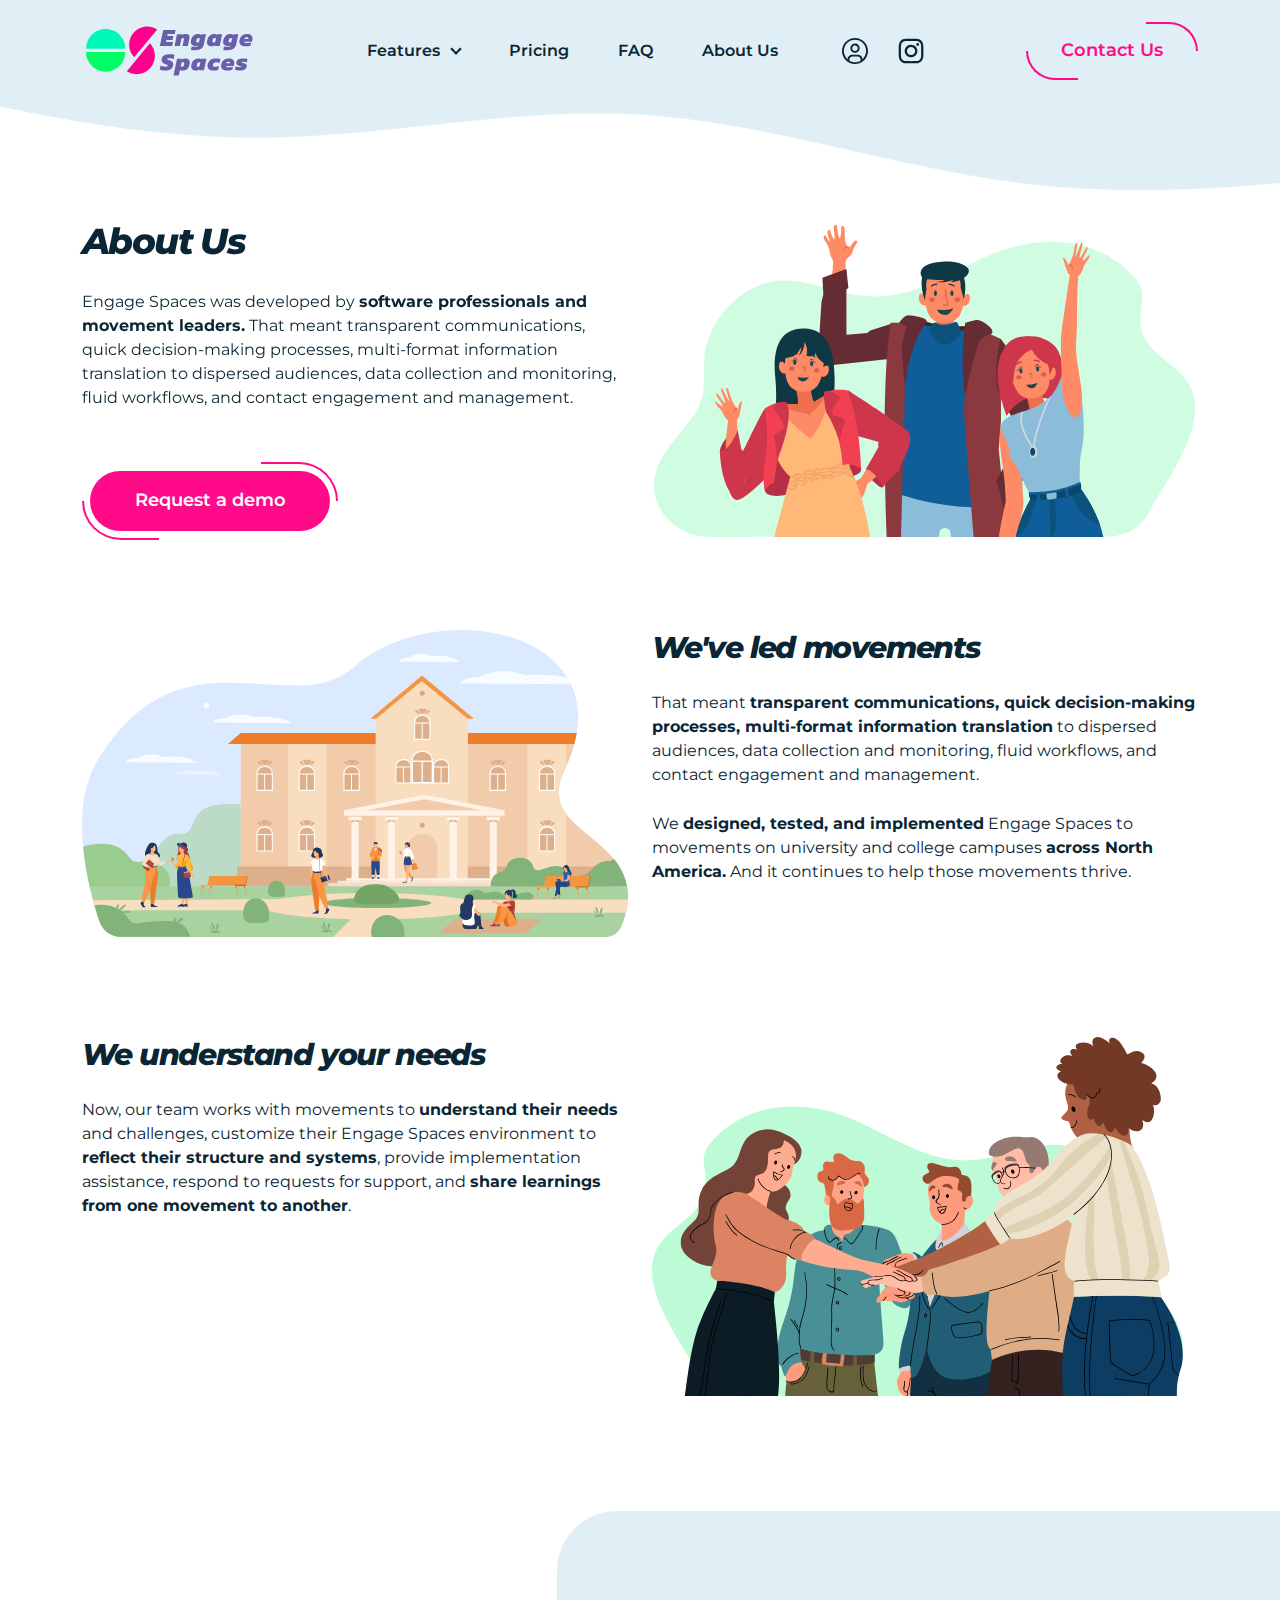
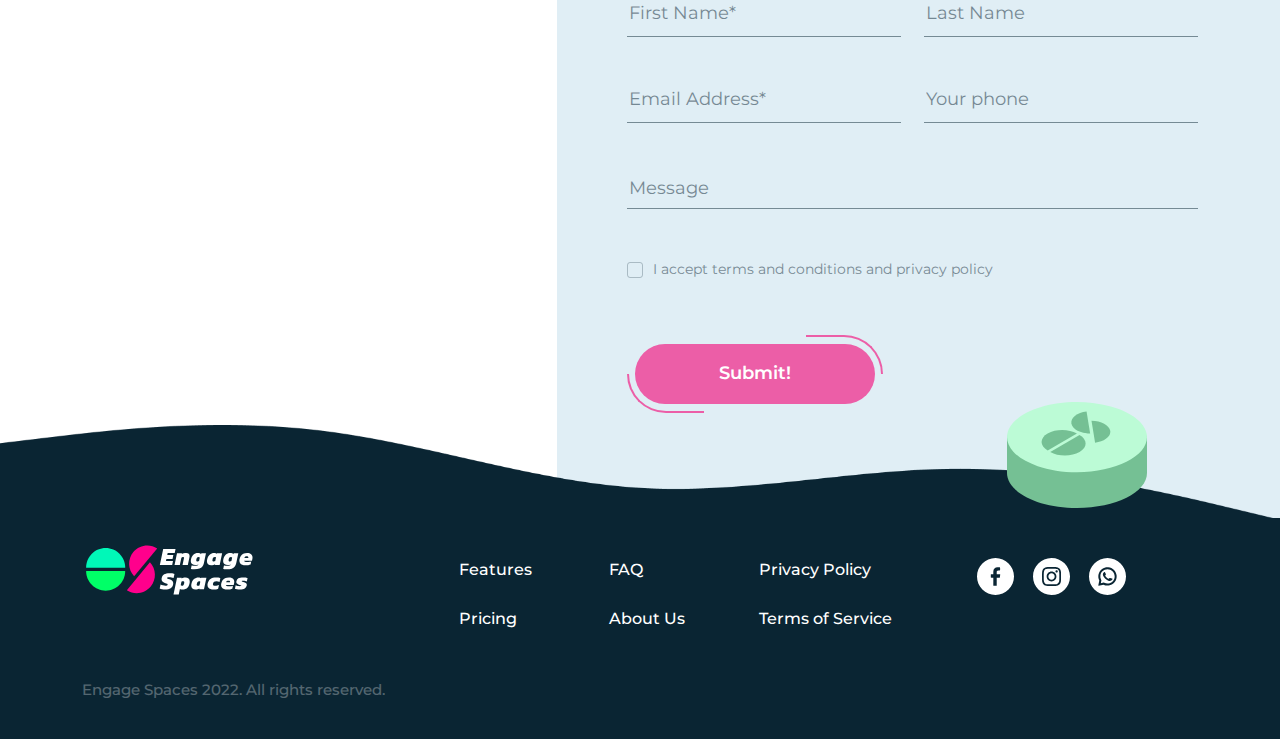
==== commit 5ec88c41: "fix" ====
--- a/about.html
+++ b/about.html
@@ -24,7 +24,7 @@
                             </a>
                         </div>
                     </div>
-                    <div class="col-xl-6 col-lg-5 col-4">
+                    <div class="col-xxl-6 col-lg-5 col-4">
                         <nav class="header__menu">
                             <ul>
                                 <li class="submenu">
@@ -108,8 +108,14 @@
                                         </li>
                                     </ul>
                                     <div class="header__social--mobile">
+                                        <a href="https://engagespaces.com/Engage.login">
+                                            <svg width="26" height="26" viewBox="0 0 26 26" fill="none" xmlns="http://www.w3.org/2000/svg">
+                                                <path d="M13 5.57153C12.0817 5.57153 11.1841 5.84383 10.4206 6.354C9.65706 6.86416 9.06197 7.58927 8.71057 8.43765C8.35916 9.28602 8.26721 10.2195 8.44636 11.1202C8.62551 12.0208 9.0677 12.8481 9.71701 13.4974C10.3663 14.1467 11.1936 14.5889 12.0942 14.768C12.9949 14.9472 13.9284 14.8552 14.7768 14.5038C15.6251 14.1524 16.3502 13.5573 16.8604 12.7938C17.3706 12.0303 17.6429 11.1327 17.6429 10.2144C17.6429 8.98303 17.1537 7.8021 16.283 6.93139C15.4123 6.06069 14.2314 5.57153 13 5.57153ZM13 13.0001C12.449 13.0001 11.9105 12.8367 11.4523 12.5306C10.9942 12.2245 10.6372 11.7895 10.4263 11.2804C10.2155 10.7714 10.1603 10.2113 10.2678 9.67092C10.3753 9.13055 10.6406 8.63418 11.0302 8.24459C11.4198 7.855 11.9162 7.58969 12.4565 7.4822C12.9969 7.37471 13.557 7.42988 14.0661 7.64073C14.5751 7.85157 15.0101 8.20862 15.3162 8.66673C15.6223 9.12484 15.7857 9.66343 15.7857 10.2144C15.785 10.953 15.4913 11.6611 14.969 12.1834C14.4467 12.7056 13.7386 12.9994 13 13.0001Z" fill="#0A2533"/>
+                                                <path d="M13 0C10.4288 0 7.91543 0.762437 5.77759 2.19089C3.63975 3.61935 1.97351 5.64967 0.989572 8.02511C0.00563268 10.4006 -0.251811 13.0144 0.249797 15.5362C0.751405 18.0579 1.98953 20.3743 3.80762 22.1924C5.6257 24.0105 7.94208 25.2486 10.4638 25.7502C12.9856 26.2518 15.5994 25.9944 17.9749 25.0104C20.3503 24.0265 22.3806 22.3602 23.8091 20.2224C25.2376 18.0846 26 15.5712 26 13C25.9961 9.55339 24.6252 6.24907 22.188 3.81195C19.7509 1.37483 16.4466 0.00393224 13 0ZM7.42858 22.6358V21.3571C7.42931 20.6185 7.72304 19.9104 8.24531 19.3882C8.76757 18.8659 9.4757 18.5722 10.2143 18.5714H15.7857C16.5243 18.5722 17.2324 18.8659 17.7547 19.3882C18.277 19.9104 18.5707 20.6185 18.5714 21.3571V22.6358C16.8807 23.623 14.9579 24.1433 13 24.1433C11.0421 24.1433 9.11935 23.623 7.42858 22.6358ZM20.4211 21.2884C20.4026 20.0704 19.9064 18.9085 19.0393 18.0529C18.1723 17.1973 17.0038 16.7166 15.7857 16.7143H10.2143C8.99617 16.7166 7.82771 17.1973 6.96066 18.0529C6.09361 18.9085 5.59737 20.0704 5.57886 21.2884C3.89496 19.7848 2.70747 17.8052 2.17364 15.6118C1.63981 13.4183 1.78481 11.1144 2.58946 9.00515C3.3941 6.89592 4.82042 5.08083 6.67956 3.80024C8.5387 2.51965 10.743 1.83395 13.0005 1.83395C15.258 1.83395 17.4622 2.51965 19.3214 3.80024C21.1805 5.08083 22.6068 6.89592 23.4115 9.00515C24.2161 11.1144 24.3611 13.4183 23.8273 15.6118C23.2935 17.8052 22.106 19.7848 20.4221 21.2884H20.4211Z" fill="#0A2533"/>
+                                            </svg>                                        
+                                        </a>
                                         <a href="instagram.com">
-                                            <svg width="19" height="20" viewBox="0 0 19 20" fill="none"
+                                            <svg width="26" height="26" viewBox="0 0 19 20" fill="none"
                                                 xmlns="http://www.w3.org/2000/svg">
                                                 <g clip-path="url(#clip0_165_557)">
                                                     <path
@@ -138,11 +144,17 @@
                             </div>
                         </nav>
                     </div>
-                    <div class="col-xl-3 col-lg-4">
+                    <div class="col-xxl-3 col-lg-4">
                         <div class="header__right">
                             <div class="header__social">
+                                <a href="https://engagespaces.com/Engage.login">
+                                    <svg width="26" height="26" viewBox="0 0 26 26" fill="none" xmlns="http://www.w3.org/2000/svg">
+                                        <path d="M13 5.57153C12.0817 5.57153 11.1841 5.84383 10.4206 6.354C9.65706 6.86416 9.06197 7.58927 8.71057 8.43765C8.35916 9.28602 8.26721 10.2195 8.44636 11.1202C8.62551 12.0208 9.0677 12.8481 9.71701 13.4974C10.3663 14.1467 11.1936 14.5889 12.0942 14.768C12.9949 14.9472 13.9284 14.8552 14.7768 14.5038C15.6251 14.1524 16.3502 13.5573 16.8604 12.7938C17.3706 12.0303 17.6429 11.1327 17.6429 10.2144C17.6429 8.98303 17.1537 7.8021 16.283 6.93139C15.4123 6.06069 14.2314 5.57153 13 5.57153ZM13 13.0001C12.449 13.0001 11.9105 12.8367 11.4523 12.5306C10.9942 12.2245 10.6372 11.7895 10.4263 11.2804C10.2155 10.7714 10.1603 10.2113 10.2678 9.67092C10.3753 9.13055 10.6406 8.63418 11.0302 8.24459C11.4198 7.855 11.9162 7.58969 12.4565 7.4822C12.9969 7.37471 13.557 7.42988 14.0661 7.64073C14.5751 7.85157 15.0101 8.20862 15.3162 8.66673C15.6223 9.12484 15.7857 9.66343 15.7857 10.2144C15.785 10.953 15.4913 11.6611 14.969 12.1834C14.4467 12.7056 13.7386 12.9994 13 13.0001Z" fill="#0A2533"/>
+                                        <path d="M13 0C10.4288 0 7.91543 0.762437 5.77759 2.19089C3.63975 3.61935 1.97351 5.64967 0.989572 8.02511C0.00563268 10.4006 -0.251811 13.0144 0.249797 15.5362C0.751405 18.0579 1.98953 20.3743 3.80762 22.1924C5.6257 24.0105 7.94208 25.2486 10.4638 25.7502C12.9856 26.2518 15.5994 25.9944 17.9749 25.0104C20.3503 24.0265 22.3806 22.3602 23.8091 20.2224C25.2376 18.0846 26 15.5712 26 13C25.9961 9.55339 24.6252 6.24907 22.188 3.81195C19.7509 1.37483 16.4466 0.00393224 13 0ZM7.42858 22.6358V21.3571C7.42931 20.6185 7.72304 19.9104 8.24531 19.3882C8.76757 18.8659 9.4757 18.5722 10.2143 18.5714H15.7857C16.5243 18.5722 17.2324 18.8659 17.7547 19.3882C18.277 19.9104 18.5707 20.6185 18.5714 21.3571V22.6358C16.8807 23.623 14.9579 24.1433 13 24.1433C11.0421 24.1433 9.11935 23.623 7.42858 22.6358ZM20.4211 21.2884C20.4026 20.0704 19.9064 18.9085 19.0393 18.0529C18.1723 17.1973 17.0038 16.7166 15.7857 16.7143H10.2143C8.99617 16.7166 7.82771 17.1973 6.96066 18.0529C6.09361 18.9085 5.59737 20.0704 5.57886 21.2884C3.89496 19.7848 2.70747 17.8052 2.17364 15.6118C1.63981 13.4183 1.78481 11.1144 2.58946 9.00515C3.3941 6.89592 4.82042 5.08083 6.67956 3.80024C8.5387 2.51965 10.743 1.83395 13.0005 1.83395C15.258 1.83395 17.4622 2.51965 19.3214 3.80024C21.1805 5.08083 22.6068 6.89592 23.4115 9.00515C24.2161 11.1144 24.3611 13.4183 23.8273 15.6118C23.2935 17.8052 22.106 19.7848 20.4221 21.2884H20.4211Z" fill="#0A2533"/>
+                                    </svg>                                        
+                                </a>
                                 <a href="instagram.com">
-                                    <svg width="19" height="20" viewBox="0 0 19 20" fill="none"
+                                    <svg width="26" height="26" viewBox="0 0 19 20" fill="none"
                                         xmlns="http://www.w3.org/2000/svg">
                                         <g clip-path="url(#clip0_165_557)">
                                             <path
--- a/css/style.css
+++ b/css/style.css
@@ -1 +1 @@
-@import url("https://fonts.googleapis.com/css2?family=Montserrat:ital,wght@0,400;0,500;0,600;0,700;1,800&display=swap");html{-webkit-box-sizing:border-box;box-sizing:border-box}*,:after,:before{-webkit-box-sizing:inherit;box-sizing:inherit}body,html{height:100%}a{text-decoration:none;color:inherit;cursor:pointer}a:focus,a:hover{color:inherit;text-decoration:none}button:focus,input:focus{outline:transparent}li,ul{margin:0;padding:0;list-style:none}h1,h2,h3,h4,h5,h6,li,ol,p,ul{margin:0;padding:0}img{width:100%;background-size:cover;background-position:center}body{position:relative;overflow-x:hidden;min-width:320px;max-width:100vw;cursor:default;font-family:"Montserrat",sans-serif;font-weight:400}body.hidden{overflow:hidden}.main{-webkit-box-flex:1;-ms-flex:1 1 auto;flex:1 1 auto}.pagewrapper{min-height:100%;display:-webkit-box;display:-ms-flexbox;display:flex;-webkit-box-orient:vertical;-webkit-box-direction:normal;-ms-flex-direction:column;flex-direction:column;overflow:hidden}.pinkbtn{width:256px;height:78px;display:-webkit-box;display:-ms-flexbox;display:flex;-webkit-box-align:center;-ms-flex-align:center;align-items:center;-webkit-box-pack:center;-ms-flex-pack:center;justify-content:center;position:relative}.pinkbtn a{font-weight:600;font-size:18px;line-height:120%;position:relative;z-index:10}.pinkbtn:after,.pinkbtn:before{content:"";position:absolute;width:30%;height:50%;-webkit-transition:0.2s;transition:0.2s;background-color:transparent}.pinkbtn:before{border-left:2px solid #FF0B8A;border-bottom:2px solid #FF0B8A;border-right:none;border-top:none;bottom:0;left:0;border-radius:0 0 0 100px}.pinkbtn:after{border-left:none;border-bottom:none;border-right:2px solid #FF0B8A;border-top:2px solid #FF0B8A;top:0;right:0;border-radius:0 100px 0 0}.pinkbtn:hover:after,.pinkbtn:hover:before{width:100%;height:100%;border-radius:100px}@media (max-width:767.8px){.pinkbtn:hover:after,.pinkbtn:hover:before{width:30%;height:50%}.pinkbtn:hover:before{border-radius:0 0 0 100px}.pinkbtn:hover:after{border-radius:0 100px 0 0}}.pinkbtn a,.pinkbtn span{display:-webkit-box;display:-ms-flexbox;display:flex;-webkit-box-align:center;-ms-flex-align:center;align-items:center;-webkit-box-pack:center;-ms-flex-pack:center;justify-content:center;width:240px;height:60px;color:#FFFFFF;background:#FF0B8A;border-radius:30px;-webkit-transition:0.3s;transition:0.3s}.pinkbtn:disabled:hover:after{width:30%;height:50%;border-radius:0 100px 0 0;border-color:#ec5ea7}.pinkbtn:disabled:hover:before{width:30%;height:50%;border-radius:0 0 0 100px;border-color:#ec5ea7}.pinkbtn:disabled span{background:#ec5ea7}.pinkbtn:disabled:after,.pinkbtn:disabled:before{border-color:#ec5ea7}.btnup{position:fixed;bottom:50px;right:80px;width:63px;height:63px;border:2px solid #FFFFFF;border-radius:7px;opacity:0.7;display:-webkit-box;display:-ms-flexbox;display:flex;-webkit-box-align:center;-ms-flex-align:center;align-items:center;-webkit-box-pack:center;-ms-flex-pack:center;justify-content:center;cursor:pointer;z-index:89}.btnup img{width:18px}@media (max-width:1400px){.btnup{width:55px;height:55px}}@media (max-width:991.8px){.btnup{width:45px;height:45px;right:50px;bottom:30px}}@media (max-width:767.8px){.btnup{width:35px;height:35px;right:25px;bottom:25px;border-radius:5px}.btnup img{width:15px}}@media (max-width:375px){.pinkbtn{width:100%}.pinkbtn a,.pinkbtn span{width:93%!important}}.welcomescreen{background:#E0EEF5;position:relative;padding-bottom:60px}.welcomescreen__inner{height:calc(100vh - 102px);min-height:750px;position:relative;display:-webkit-box;display:-ms-flexbox;display:flex;-webkit-box-align:center;-ms-flex-align:center;align-items:center}.welcomescreen__frame{position:absolute;left:0;bottom:-2px}.welcomescreen__subtitle{font-size:18px;line-height:120%;color:#FF0B8A;margin-bottom:27px;height:15px}.welcomescreen__title{margin-bottom:33px;font-style:italic;font-weight:800;font-size:48px;line-height:110%;letter-spacing:-0.045em;color:#0A2533}@media (max-width:1600px){.welcomescreen__title{font-size:36px}}@media (max-width:767.8px){.welcomescreen__title{font-size:32px}}@media (max-width:575.8px){.welcomescreen__title{font-size:28px}}.welcomescreen__title span{position:relative;display:inline-block}.welcomescreen__title span:after{content:"";position:absolute;top:-3px;background-image:url(../img/svg/line.svg);right:-76px;width:58px;height:37px;background-size:cover}.welcomescreen__text{margin-bottom:70px}.welcomescreen__text p{font-size:18px;max-width:450px;line-height:150%;color:#0A2533}.welcomescreen__text p+.welcomescreen__text p{padding-top:10px}.welcomescreen__btn-down{width:30px;bottom:0px;left:100px;-webkit-animation:2s ease-in-out infinite down;animation:2s ease-in-out infinite down;display:inline-block;position:absolute;z-index:50;width:30px;height:106px}.welcomescreen__btn-down:after{content:"";position:absolute;top:0;left:50%;-webkit-transform:translateX(-50%);transform:translateX(-50%);background:#00FF67;width:2px;height:100%}@-webkit-keyframes down{0%{-webkit-transform:translateY(0);transform:translateY(0);opacity:0}5%{opacity:1}to{-webkit-transform:translateY(40px);transform:translateY(40px);opacity:0}}@keyframes down{0%{-webkit-transform:translateY(0);transform:translateY(0);opacity:0}5%{opacity:1}to{-webkit-transform:translateY(40px);transform:translateY(40px);opacity:0}}.welcomescreen__img{width:942px;margin-left:-50px}.info{position:relative;padding:86px 0 135px}.info__title{max-width:914px;margin:0 auto;text-align:center;color:#0A2533;font-style:italic;font-weight:800;font-size:36px;line-height:120%;letter-spacing:-0.045em;color:#0A2533;margin-bottom:80px}@media (max-width:1400px){.info__title{font-size:30px}}@media (max-width:767.8px){.info__title{font-size:28px}}@media (max-width:375px){.info__title{font-size:24px}}.info__title span{color:#FF0B8A}.info__inner{display:-webkit-box;display:-ms-flexbox;display:flex;-webkit-box-pack:justify;-ms-flex-pack:justify;justify-content:space-between;-ms-flex-wrap:wrap;flex-wrap:wrap}.info__item{width:21%;position:relative;margin-bottom:10px}.info__item+.info__item:after{content:"";position:absolute;background-image:url(../img/svg/info_arrow.svg);width:12px;height:22px;background-size:cover;top:50%;-webkit-transform:translateY(-50%);transform:translateY(-50%);left:-66px}.info__item h2,.info__item h3,.info__item h4{font-style:italic;font-weight:800;font-size:24px;line-height:150%;margin-bottom:9px;color:#0A2533}.info__item p{font-size:15px;line-height:150%;color:#0A2533}.info__item p+p{padding-top:5px}.about{background:#E0EEF5;padding:180px 0;position:relative}.about__frame{position:absolute;top:-2px;left:0}.about__img{max-width:750px}.about__title{font-style:italic;font-weight:800;font-size:36px;line-height:120%;letter-spacing:-0.045em;color:#0A2533;margin-bottom:36px}@media (max-width:1400px){.about__title{font-size:30px}}@media (max-width:767.8px){.about__title{font-size:28px}}@media (max-width:375px){.about__title{font-size:24px}}.about__content{margin-bottom:52px;max-width:525px}.about__content p{font-size:18px;line-height:150%;color:#0A2533}.about__content p+p{padding-top:15px}.pricing{padding:160px 0 290px;position:relative;background:#0A2533}.pricing__frame{position:absolute;top:-1px;left:0}.pricing__left{padding-left:90px}.pricing__right{padding-left:35px}.pricing__title{color:#FFFFFF!important;font-style:italic;font-weight:800;font-size:36px;line-height:120%;letter-spacing:-0.045em;color:#0A2533;padding-left:90px;margin-bottom:43px}@media (max-width:1400px){.pricing__title{font-size:30px}}@media (max-width:767.8px){.pricing__title{font-size:28px}}@media (max-width:375px){.pricing__title{font-size:24px}}.pricing__content{position:relative;z-index:2}.pricing__content p{font-size:18px;line-height:150%;color:#FFFFFF}.pricing__content p+p{padding-top:43px}.pricing__subtitle{margin-bottom:93px;max-width:525px}.pricing__subtitle p{font-size:18px;line-height:150%;color:#FFFFFF}.pricing__subtitle p+p{padding-top:15px}.pricing__frame2{position:absolute;bottom:-3px;z-index:10;left:0}.pricing__posleft{position:absolute;bottom:130px;left:5%;width:179px}.pricing__posright{position:absolute;bottom:0px;right:3%;width:665px}.question{position:relative;padding:70px 0 140px}.question__img{padding-left:95px}.question__img img{max-width:310px}.question__content{padding-left:108px;padding-top:100px;max-width:729px}.question__title{color:#0A2533;margin-bottom:22px;font-style:italic;font-weight:800;font-size:36px;line-height:120%;letter-spacing:-0.045em;color:#0A2533;position:relative;display:inline-block}@media (max-width:1400px){.question__title{font-size:30px}}@media (max-width:767.8px){.question__title{font-size:28px}}@media (max-width:375px){.question__title{font-size:24px}}.question__title:after{content:"";position:absolute;width:57px;height:35px;bottom:-13px;right:-67px;background-image:url(../img/svg/question_line.svg);background-size:cover}.question__subtitle{font-size:18px;line-height:150%;color:#0A2533;margin-bottom:67px}.question__acordeon{width:100%}.question__acordeon-field{border-bottom:1px solid #9BB3BE;padding:28px 0}.question__acordeon-header{cursor:pointer;display:-webkit-box;display:-ms-flexbox;display:flex;-webkit-box-align:center;-ms-flex-align:center;align-items:center;-webkit-box-pack:justify;-ms-flex-pack:justify;justify-content:space-between}.question__acordeon-header h3{font-weight:500;font-size:17px;line-height:150%;color:#0A2533;-webkit-transition:0.3s;transition:0.3s}.question__acordeon-header.active h3{text-shadow:2px 2px 10px rgba(255,11,138,0.1)}.question__acordeon-arrow{width:14px;-webkit-transition:0.4s;transition:0.4s}.question__acordeon-arrow.rotate{-webkit-transform:rotate(180deg);transform:rotate(180deg)}.question__acordeon-body{display:none;font-size:17px;line-height:150%;padding:30px 50px 20px 20px}.contact{position:relative}.contact__content{max-width:520px;padding-top:100px}.contact__title{color:#0A2533;margin-bottom:32px;font-style:italic;font-weight:800;font-size:36px;line-height:120%;letter-spacing:-0.045em;color:#0A2533;position:relative;display:inline-block}@media (max-width:1400px){.contact__title{font-size:30px}}@media (max-width:767.8px){.contact__title{font-size:28px}}@media (max-width:375px){.contact__title{font-size:24px}}.contact__title:after{content:"";position:absolute;width:57px;height:36px;bottom:-13px;right:-80px;background-size:cover;background-image:url(../img/svg/question_line.svg)}.contact__subtitle{font-size:18px;line-height:150%;color:#0A2533}.contact__form{padding:105px 0 105px 92px;position:relative}.contact__form:after{content:"";position:absolute;left:0;top:0;width:200vw;height:100%;background:#E0EEF5;border-radius:60px 0 0 0;z-index:-1}.contact__form form{display:-webkit-box;display:-ms-flexbox;display:flex;-webkit-box-pack:justify;-ms-flex-pack:justify;justify-content:space-between;-ms-flex-wrap:wrap;flex-wrap:wrap;max-width:684px}.contact__form form input{width:48%;padding-bottom:10px;border:none;border-bottom:1px solid rgba(10,37,51,0.5);margin-bottom:50px;background-color:transparent}.contact__form form input::-webkit-input-placeholder{font-size:18px;line-height:150%;color:#0A2533;opacity:0.5;-webkit-transition:0.3s;transition:0.3s}.contact__form form input::-moz-placeholder{font-size:18px;line-height:150%;color:#0A2533;opacity:0.5;-moz-transition:0.3s;transition:0.3s}.contact__form form input:-ms-input-placeholder{font-size:18px;line-height:150%;color:#0A2533;opacity:0.5;-ms-transition:0.3s;transition:0.3s}.contact__form form input::-ms-input-placeholder{font-size:18px;line-height:150%;color:#0A2533;opacity:0.5;-ms-transition:0.3s;transition:0.3s}.contact__form form input::placeholder{font-size:18px;line-height:150%;color:#0A2533;opacity:0.5;-webkit-transition:0.3s;transition:0.3s}.contact__form form input:focus::-webkit-input-placeholder{opacity:0}.contact__form form input:focus::-moz-placeholder{opacity:0}.contact__form form input:focus:-ms-input-placeholder{opacity:0}.contact__form form input:focus::-ms-input-placeholder{opacity:0}.contact__form form input:focus::placeholder{opacity:0}.contact__form form textarea{width:100%;margin-bottom:50px;border:none;resize:none;border-bottom:1px solid rgba(10,37,51,0.5);outline:none;background-color:transparent;max-height:36px}.contact__form form textarea::-webkit-input-placeholder{font-size:18px;line-height:150%;color:#0A2533;opacity:0.5;-webkit-transition:0.3s;transition:0.3s}.contact__form form textarea::-moz-placeholder{font-size:18px;line-height:150%;color:#0A2533;opacity:0.5;-moz-transition:0.3s;transition:0.3s}.contact__form form textarea:-ms-input-placeholder{font-size:18px;line-height:150%;color:#0A2533;opacity:0.5;-ms-transition:0.3s;transition:0.3s}.contact__form form textarea::-ms-input-placeholder{font-size:18px;line-height:150%;color:#0A2533;opacity:0.5;-ms-transition:0.3s;transition:0.3s}.contact__form form textarea::placeholder{font-size:18px;line-height:150%;color:#0A2533;opacity:0.5;-webkit-transition:0.3s;transition:0.3s}.contact__form form textarea:focus::-webkit-input-placeholder{opacity:0}.contact__form form textarea:focus::-moz-placeholder{opacity:0}.contact__form form textarea:focus:-ms-input-placeholder{opacity:0}.contact__form form textarea:focus::-ms-input-placeholder{opacity:0}.contact__form form textarea:focus::placeholder{opacity:0}.contact__form form button{border:none;background-color:transparent}.contact__form form button span{font-weight:600;font-size:18px;line-height:120%;background:#FF0B8A;color:#fff;display:-webkit-box;display:-ms-flexbox;display:flex;-webkit-box-align:center;-ms-flex-align:center;align-items:center;-webkit-box-pack:center;-ms-flex-pack:center;justify-content:center;width:240px;height:60px;border-radius:30px}.checkfield{width:100%;margin-bottom:50px}.checkfield input{cursor:pointer;position:absolute;z-index:-1;opacity:0}.checkfield input+label{display:-webkit-inline-box;display:-ms-inline-flexbox;display:inline-flex;-webkit-box-align:center;-ms-flex-align:center;align-items:center;cursor:pointer;font-size:14px;line-height:150%;opacity:0.5;color:#0A2533}.checkfield input+label:before{content:"";display:inline-block;width:16px;height:16px;border:1px solid rgba(10,37,51,0.5);border-radius:3px;margin-right:10px}.checkfield input:checked+label:before{background-color:#FF0B8A;border:1px solid #FF0B8A;background-image:url(../img/svg/check_arrow.svg);background-repeat:no-repeat;background-position:center}.contact__form-img{position:absolute;width:203px;bottom:15px;right:5%;z-index:33;-webkit-animation:6s ease-in-out infinite levitate;animation:6s ease-in-out infinite levitate}@-webkit-keyframes levitate{0%{-webkit-transform:translateY(0);transform:translateY(0)}50%{-webkit-transform:translateY(-20px);transform:translateY(-20px)}to{-webkit-transform:translateY(0);transform:translateY(0)}}@keyframes levitate{0%{-webkit-transform:translateY(0);transform:translateY(0)}50%{-webkit-transform:translateY(-20px);transform:translateY(-20px)}to{-webkit-transform:translateY(0);transform:translateY(0)}}@media (max-width:1800px){.pricing__posright{width:580px}.pricing__posleft{bottom:100px;width:140px}.question{padding:70px 0 100px}}@media (max-width:1600px){.welcomescreen__title span:after{top:0px;right:-55px;width:44px;height:28px}.welcomescreen__title{margin-bottom:25px}.welcomescreen__img{width:880px}.info__item+.info__item:after{left:-40px}.info{padding:80px 0 100px}.question__subtitle{margin-bottom:30px}.contact__form{padding:90px 0 105px 70px}.contact__content{padding-top:90px}.contact__form-img{width:180px;bottom:10px;right:8%}}@media (max-width:1400px){.info{padding:60px 0 90px}.welcomescreen__inner{min-height:650px}.welcomescreen__text p{font-size:16px}.welcomescreen__img{width:750px}.welcomescreen__text p{font-size:16px}.about__content p{font-size:16px}.pricing__posright{width:470px}.info__title{margin-bottom:60px}.info__item h2,.info__item h3,.info__item h4{font-size:22px}.info__item{width:21%}.about{padding:160px 0 125px}.pricing{padding:120px 0 220px}.pricing__posleft{bottom:85px;width:110px}.pricing__title{padding-left:50px;margin-bottom:35px}.pricing__left{padding-left:50px}.pricing__content p{font-size:16px}.pricing__content p+p{padding-top:35px}.pricing__subtitle p{font-size:16px}.question__content{padding-left:90px;padding-top:70px}.contact__form-img{width:140px}.contact__subtitle{font-size:16px}}@media (max-width:1200px){.welcomescreen__inner{min-height:630px}.welcomescreen__btn-down{display:none}.welcomescreen__img{width:560px}.info__item{width:100%;margin-bottom:0}.info__item+.info__item{margin-top:30px}.info__item+.info__item:after{left:50%;top:-20px;-webkit-transform:translate(-50%,0) rotate(90deg);transform:translate(-50%,0) rotate(90deg)}.about{padding:160px 0 70px}.question__acordeon-field{padding:20px 0}.question__subtitle{margin-bottom:15px}.question__content{padding-left:65px;padding-top:35px}.question{padding:50px 0 70px}.contact__form form input::-webkit-input-placeholder,.contact__form form textarea::-webkit-input-placeholder{font-size:16px}.contact__form form input::-moz-placeholder,.contact__form form textarea::-moz-placeholder{font-size:16px}.contact__form form input:-ms-input-placeholder,.contact__form form textarea:-ms-input-placeholder{font-size:16px}.contact__form form input::-ms-input-placeholder,.contact__form form textarea::-ms-input-placeholder{font-size:16px}.contact__form form input::placeholder,.contact__form form textarea::placeholder{font-size:16px}.contact__form form input,.contact__form form textarea{margin-bottom:30px}.contact__form{padding:65px 0 105px 65px}.contact__content{padding-top:65px}}@media (max-width:991.8px){.welcomescreen__img{width:500px;margin:0 auto 40px}.welcomescreen__text p{max-width:100%}.welcomescreen__text{margin-bottom:20px}.info{padding:60px 0 60px}.about__img{max-width:600px;margin:0 auto 30px}.about__content p{font-size:16px;line-height:150%;color:#0A2533}.pricing{padding:110px 0 180px}.pricing__posright{width:345px}.pricing__posleft{bottom:65px;width:90px}.pricing__title{padding-left:0;margin-bottom:35px}.pricing__btn{position:relative;z-index:2}.pricing__subtitle{margin-bottom:70px;max-width:100%}.pricing__content p+p{padding-top:25px}.pricing__left{padding-left:0;margin-bottom:25px}.pricing__right{padding-left:0}.question__img{padding-left:30%}.question__img img{max-width:250px}.question__acordeon-header h3{font-size:16px;max-width:90%}.question__acordeon-body{font-size:15px;padding:25px 50px 5px 20px}.question__content{padding-left:0;padding-top:35px}.contact__content{padding-top:0;margin-bottom:45px}}@media (max-width:767.8px){.welcomescreen__title{margin-bottom:25px}.welcomescreen__img{width:80%}.pricing__posright{width:260px}.pricing__posleft{bottom:40px;width:70px}.info__item+.info__item:after{width:8px;height:14px}.info__title{margin-bottom:50px}.about{padding:120px 0 70px}.question__img img{max-width:200px}.pricing{padding:80px 0 160px}.contact__title:after{width:50px;height:30px;bottom:-9px;right:-65px}.question__title:after{width:50px;height:30px;bottom:-13px;right:-63px}.question{padding:15px 0 50px}.question__subtitle{margin-bottom:10px;font-size:16px}.contact__form form>input{width:100%}.contact__title{margin-bottom:20px}.contact__form{padding:40px 0 100px 30px}.contact__form-img{width:120px;bottom:0;right:-5%}.contact__form:after{border-radius:35px 0 0 0}}@media (max-width:575.8px){.welcomescreen__img{width:100%}.welcomescreen__img{margin:0 0 20px}.welcomescreen__inner{min-height:680px}.welcomescreen__title{margin-bottom:25px}.pricing__posleft{display:none}.question__acordeon-header h3{font-size:14px}.question__acordeon-body{font-size:14px;padding:20px 40px 5px 10px}}@media (max-width:375px){.question__img{padding-left:25%}}.pen{-webkit-animation:3s ease-in-out infinite penanim;animation:3s ease-in-out infinite penanim;-webkit-transform-origin:center;transform-origin:center}@-webkit-keyframes penanim{0%{-webkit-transform:translate(0);transform:translate(0)}50%{-webkit-transform:translate(2px,5px);transform:translate(2px,5px)}to{-webkit-transform:translate(0);transform:translate(0)}}@keyframes penanim{0%{-webkit-transform:translate(0);transform:translate(0)}50%{-webkit-transform:translate(2px,5px);transform:translate(2px,5px)}to{-webkit-transform:translate(0);transform:translate(0)}}.aboutwelcomescreen{padding:140px 0 120px}.aboutwelcomescreen__content{max-width:636px}.aboutwelcomescreen__title{font-style:italic;font-weight:800;font-size:48px;line-height:110%;letter-spacing:-0.045em;color:#0A2533;margin-bottom:28px}@media (max-width:1600px){.aboutwelcomescreen__title{font-size:36px}}@media (max-width:767.8px){.aboutwelcomescreen__title{font-size:32px}}@media (max-width:575.8px){.aboutwelcomescreen__title{font-size:28px}}.aboutwelcomescreen__text{margin-bottom:52px}.aboutwelcomescreen__text p{font-size:18px;line-height:150%;color:#0A2533}.aboutwelcomescreen__text p+p{padding-top:10px}.aboutwelcomescreen__img{text-align:right}.aboutwelcomescreen__img img{max-width:633px}.aboutinfo{padding-bottom:130px}.aboutinfo__section+.aboutinfo__section{margin-top:130px}.aboutinfo__section:nth-child(2n) .row{-webkit-box-orient:horizontal;-webkit-box-direction:reverse;-ms-flex-direction:row-reverse;flex-direction:row-reverse}.aboutinfo__section:nth-child(2n) .aboutinfo__img{text-align:right}.aboutinfo__section:nth-child(2n) .aboutinfo__content{margin:0 auto 0 0}.aboutinfo__section .aboutinfo__content{margin:0 0 0 auto}.aboutinfo__img img{max-width:651px}.aboutinfo__content{max-width:636px}.aboutinfo__content h2,.aboutinfo__content h3,.aboutinfo__content h4{font-style:italic;font-weight:800;font-size:36px;line-height:120%;letter-spacing:-0.045em;color:#0A2533;margin-bottom:42px}@media (max-width:1400px){.aboutinfo__content h2,.aboutinfo__content h3,.aboutinfo__content h4{font-size:30px}}@media (max-width:767.8px){.aboutinfo__content h2,.aboutinfo__content h3,.aboutinfo__content h4{font-size:28px}}@media (max-width:375px){.aboutinfo__content h2,.aboutinfo__content h3,.aboutinfo__content h4{font-size:24px}}.aboutinfo__content p{font-size:18px;line-height:150%;color:#0A2533}.aboutinfo__content p+p{margin-top:42px}@media (max-width:1400px){.aboutinfo{padding-bottom:100px}.aboutinfo__content h2,.aboutinfo__content h3,.aboutinfo__content h4{margin-bottom:25px}.aboutinfo__section+.aboutinfo__section{margin-top:100px}.aboutinfo__content p{font-size:16px}.aboutinfo__content p+p{margin-top:25px}.aboutwelcomescreen{padding:120px 0 90px}.aboutwelcomescreen__text p{font-size:16px}}@media (max-width:992px){.aboutinfo{padding-bottom:70px}.aboutinfo__section+.aboutinfo__section{margin-top:50px}.aboutinfo__content{max-width:100%}.aboutinfo__content p+p{margin-top:15px}.aboutinfo__img{text-align:center;margin-bottom:30px}.aboutinfo__img img{max-width:450px}.aboutinfo__section:nth-child(2n) .aboutinfo__img{text-align:center}.aboutwelcomescreen__img{text-align:center;margin-bottom:40px}.aboutwelcomescreen{padding:100px 0 70px}}@media (max-width:767.8px){.aboutwelcomescreen{padding:50px 0 50px}.aboutinfo__section+.aboutinfo__section{margin-top:30px}.aboutinfo{padding-bottom:45px}.aboutinfo__content h2,.aboutinfo__content h3,.aboutinfo__content h4{margin-bottom:15px}}.contactpage{padding:150px 0 0;position:relative}.contactpage .contact__form{padding:60px 0 270px 90px}.contactpage .contact__content{max-width:740px;padding:0 0 0 90px}.contactpage .contact__form-img{bottom:-20px}.contactpage .contactpage__img img{max-width:508px}.contactpage .contact__form:after{display:none}@media (max-width:1400px){.contactpage .contact__form{padding:60px 0 130px 90px}.contactpage{padding:120px 0 0;position:relative}}@media (max-width:991.8px){.contactpage{padding:70px 0 0}.contactpage .contactpage__img{text-align:center;margin-bottom:40px}.contactpage .contactpage__img img{max-width:380px}.contactpage .contact__content{max-width:740px;padding:0}.contactpage .contact__form{padding:0 0 130px 0}}@media (max-width:767.8px){.contactpage{padding:50px 0 0}.contactpage .contact__form{padding:0 0 110px 0}}.featureswelcomescreen{padding:200px 0 100px}.featureswelcomescreen__title{font-style:italic;font-weight:800;font-size:48px;line-height:110%;letter-spacing:-0.045em;color:#0A2533;margin-bottom:28px}@media (max-width:1600px){.featureswelcomescreen__title{font-size:36px}}@media (max-width:767.8px){.featureswelcomescreen__title{font-size:32px}}@media (max-width:575.8px){.featureswelcomescreen__title{font-size:28px}}.featureswelcomescreen__text{font-size:18px;line-height:150%;margin-bottom:30px;color:#0A2533;max-width:520px}.featureswelcomescreen__text p+p{padding-top:10px}.featureswelcomescreen__right{padding-left:70px;font-size:18px;line-height:150%;color:#0A2533}.featureswelcomescreen__right ul{max-width:500px}.featureswelcomescreen__right ul li{display:block;position:relative;padding-left:25px}.featureswelcomescreen__right ul li:before{content:"";position:absolute;width:10px;height:10px;border-radius:50%;background:#FF0B8A;left:0;top:50%;-webkit-transform:translateY(-50%);transform:translateY(-50%)}.featureswelcomescreen__right ul li+li{margin-top:15px}.featureswelcomescreen__right p+p{padding-top:10px}.featurescontent{padding-bottom:155px;position:relative}.featurescontent__top{text-align:center;margin-bottom:72px;position:relative;padding-top:180px}.featurescontent__box{position:absolute;top:20px;left:50%;z-index:10;width:-webkit-fit-content;width:-moz-fit-content;width:fit-content;-webkit-transform:translate(-50%,0%);transform:translate(-50%,0%);padding:31px 71px;background:#E0EEF5;-webkit-box-shadow:0px 4px 28px rgba(0,0,0,0.25);box-shadow:0px 4px 28px rgba(0,0,0,0.25);border-radius:10px;display:inline-block}.featurescontent__box.fix{position:fixed}.featurescontent__box>ul{display:inline-block}.featurescontent__box>ul>li{font-weight:600;font-size:18px;line-height:120%;color:#0A2533;display:inline-block;padding-bottom:6px;position:relative}.featurescontent__box>ul>li a:after{content:"";display:inline-block;position:absolute;height:3px;width:0;left:0;right:0;bottom:0;background:#FF0B8A;-webkit-transition:0.5s;transition:0.5s;margin:0 auto}.featurescontent__box>ul>li a.active:after,.featurescontent__box>ul>li:hover a:after{width:100%}.featurescontent__box>ul>li+li{margin-left:60px}.featurescontent__title{font-style:italic;font-weight:800;font-size:36px;line-height:120%;letter-spacing:-0.045em;color:#0A2533;margin-bottom:26px}@media (max-width:1400px){.featurescontent__title{font-size:30px}}@media (max-width:767.8px){.featurescontent__title{font-size:28px}}@media (max-width:375px){.featurescontent__title{font-size:24px}}.featurescontent__text{font-size:18px;line-height:150%;color:#0A2533;max-width:880px;margin:0 auto}.featurescontent__field+.featurescontent__field{margin-top:80px}.featurescontent__field:nth-child(2n) .row{-webkit-box-pack:start;-ms-flex-pack:start;justify-content:flex-start;-webkit-box-orient:horizontal;-webkit-box-direction:reverse;-ms-flex-direction:row-reverse;flex-direction:row-reverse}.featurescontent__field-img img{max-width:690px}.featurescontent__field-text{font-size:16px;line-height:160%;color:#0A2533}.featurescontent__field-text h2,.featurescontent__field-text h3,.featurescontent__field-text h4{font-weight:700;font-size:18px;line-height:150%;margin-bottom:36px;color:#0A2533;max-width:380px}.featurescontent__field-text p{max-width:500px;font-weight:700;font-size:18px;line-height:150%}.featurescontent__field-text p+p{padding-top:40px}.featurescontent__field-text ul{max-width:570px;color:#0A2533}.featurescontent__field-text ul li{display:block;position:relative;padding-left:25px}.featurescontent__field-text ul li:before{content:"";position:absolute;width:10px;height:10px;border-radius:50%;background:#FF0B8A;left:0;top:50%;-webkit-transform:translateY(-50%);transform:translateY(-50%)}.featurescontent__field-text ul li+li{margin-top:15px}@media (max-width:1600px){.featureswelcomescreen{padding:150px 0 100px}}@media (max-width:1400px){.featurescontent{padding-bottom:100px}.featurescontent__field+.featurescontent__field{margin-top:65px}.featurescontent__field-text h2,.featurescontent__field-text h3,.featurescontent__field-text h4{margin-bottom:25px;font-size:17px}.featurescontent__field-text p{font-size:16px}.featurescontent__field-img img{max-width:500px}.featurescontent__field-text ul li+li{margin-top:10px}.featurescontent__box{padding:25px 55px}.featureswelcomescreen__text{font-size:16px}.featureswelcomescreen__right{padding-left:50px;font-size:16px}.featureswelcomescreen{padding:130px 0 90px}}@media (max-width:1200px){.featurescontent__box>ul>li+li{margin-left:40px}.featurescontent__box>ul>li{font-size:16px}.featurescontent__top{margin-bottom:50px;padding-top:170px}.featurescontent__field+.featurescontent__field{margin-top:50px}}@media (max-width:992px){.featurescontent{padding-bottom:80px}.featurescontent__field-text h2,.featurescontent__field-text h3,.featurescontent__field-text h4,.featurescontent__field-text p{max-width:100%}.featurescontent__field-text ul{max-width:100%}.featurescontent__field-img{text-align:center;margin-bottom:30px}.featurescontent__field-img img{max-width:400px}.featureswelcomescreen{padding:100px 0 70px}.featureswelcomescreen__right{padding-left:0;padding-top:45px}}@media (max-width:767.8px){.featurescontent__box>ul>li.active a{color:#FF0B8A}.featurescontent__box>ul>li a:after{display:none}.featurescontent__text{font-size:16px}.featurescontent{padding-bottom:50px}.featurescontent__field-text p+p{padding-top:20px}.featurescontent__box{padding:20px}.featurescontent__box>ul>li.active a:after,.featurescontent__box>ul>li:hover a:after{width:50%}.featurescontent__box{-webkit-animation:none;animation:none}.featurescontent__box ul{display:-webkit-box;display:-ms-flexbox;display:flex;-ms-flex-wrap:wrap;flex-wrap:wrap}.featurescontent__box ul li{width:50%;margin-bottom:20px}.featurescontent__box ul li a{display:inline-block}.featurescontent__box ul li+li{margin:0}.featureswelcomescreen{padding:50px 0 50px}.featureswelcomescreen__right ul li+li{margin-top:10px}}@media (max-width:575.8px){.featurescontent__box>ul>li{font-size:14px}}.faq__inner{padding:200px 0 300px;display:-webkit-box;display:-ms-flexbox;display:flex;-webkit-box-pack:justify;-ms-flex-pack:justify;justify-content:space-between;position:relative}.faq__frame{position:absolute;max-width:203px;right:0;bottom:0;z-index:22;-webkit-animation:6s ease-in-out infinite levitate;animation:6s ease-in-out infinite levitate}.faq__left,.faq__right{width:20%;padding-top:150px}.faq__content{width:52%}.faq__title{text-align:center;font-style:italic;font-weight:800;font-size:36px;line-height:120%;letter-spacing:-0.045em;color:#0A2533;margin-bottom:22px}@media (max-width:1400px){.faq__title{font-size:30px}}@media (max-width:767.8px){.faq__title{font-size:28px}}@media (max-width:375px){.faq__title{font-size:24px}}.faq__subtitle{font-size:18px;line-height:150%;text-align:center;color:#0A2533;margin-bottom:67px}@media (max-width:1600px){.faq__inner{padding:160px 0 250px}.faq__frame{max-width:170px;bottom:-20px}}@media (max-width:1400px){.faq__inner{padding:140px 0 201px}.faq__subtitle{margin-bottom:30px}}@media (max-width:1200px){.faq__inner{padding:100px 0 140px}.faq__frame{max-width:120px;right:5%}}@media (max-width:991.8px){.faq__content{width:65%}.faq__left{padding-top:38%}.faq__right{padding-top:5%}}@media (max-width:767.8px){.faq__content{width:100%}.faq__left,.faq__right{display:none}}@media (max-width:575.8px){.faq__frame{max-width:100px}.faq__inner{padding:50px 0 100px}.faq__subtitle{font-size:16px;margin-bottom:10px}}.termspage{padding:130px 0 250px;font-size:16px;line-height:150%;color:#0A2533}.termspage__inner{max-width:1290px}.pagecontent__title{font-style:italic;font-weight:800;font-size:48px;line-height:110%;letter-spacing:-0.045em;color:#0A2533;margin-bottom:25px}@media (max-width:1600px){.pagecontent__title{font-size:36px}}@media (max-width:767.8px){.pagecontent__title{font-size:32px}}@media (max-width:575.8px){.pagecontent__title{font-size:28px}}.pagecontent__subtitle{margin-bottom:25px;padding-left:90px}.pagecontent__subtitle p+p{margin-top:20px}.termspage__content{padding-left:90px}.termspage__content h2,.termspage__content h3,.termspage__content h4{font-weight:700;font-size:20px;line-height:150%;color:#0A2533;margin-bottom:15px;margin-top:25px}.termspage__content p{padding-left:25px}.termspage__content p+p{margin-top:25px}.termspage__content ul{padding-left:50px;margin-bottom:35px;margin-top:25px}.termspage__content ul li{list-style:disc;padding-left:5px}.termspage__content ul li+li{margin-top:20px}.thank__inner{height:calc(100vh - 102px);min-height:600px;display:-webkit-box;display:-ms-flexbox;display:flex;-webkit-box-align:center;-ms-flex-align:center;align-items:center;-webkit-box-pack:center;-ms-flex-pack:center;justify-content:center}.thank__image img{max-width:633px}.thank__content{padding-left:55px;max-width:390px}.thank__title{font-style:italic;font-weight:800;font-size:48px;line-height:110%;letter-spacing:-0.045em;color:#0A2533;margin-bottom:22px}@media (max-width:1600px){.thank__title{font-size:36px}}@media (max-width:767.8px){.thank__title{font-size:32px}}@media (max-width:575.8px){.thank__title{font-size:28px}}.thank__subtitle{font-size:18px;line-height:150%;margin-bottom:28px;color:#0A2533}.thank__btn--mobile{display:none}@media (max-width:1600px){.termspage{padding:120px 0px 200px}}@media (max-width:1200px){.pagecontent__subtitle{padding-left:40px}.termspage__content{padding-left:40px}}@media (max-width:991.8px){.termspage{padding:85px 0px 100px}.thank__inner{height:calc(100vh - 97px);min-height:600px}.thank__image{text-align:center}.thank__image img{max-width:400px}.thank__content{padding-left:0;max-width:600px;text-align:center;margin:0 auto}.thank__btn--mobile{display:-webkit-box;display:-ms-flexbox;display:flex;margin:0 auto}.thank__btn{display:none}.thank__image{text-align:center;margin-bottom:40px}}@media (max-width:767.8px){.termspage__content{padding-left:0px}.pagecontent__subtitle{padding-left:0px}.termspage__content p{padding-left:0}.termspage__content ul{padding-left:20px}.pagecontent__subtitle p+p{margin-top:15px}.pagecontent__title{margin-bottom:20px}.termspage{padding:70px 0px 90px}.pagecontent__subtitle{margin-bottom:15px}.termspage__content p+p{margin-top:15px}.termspage__content ul{margin-bottom:20px;margin-top:20px}.termspage__content ul li+li{margin-top:15px}}.header{background:#E0EEF5;padding:19px 0;position:relative}.header__frame{position:absolute;top:100px;left:0;z-index:-1}.header__logo a{display:block;max-width:175px;position:relative;z-index:99}.header__menu{padding-left:75px}.header__menu li{display:inline-block;-webkit-transition:0.3s;transition:0.3s;color:#0A2533}.header__menu li+li{margin-left:60px}.header__menu li:hover{color:#f561ad}.header__menu a{font-weight:600;font-size:18px;line-height:120%}.header__menu .menu-item-has-children,.header__menu .submenu{position:relative;padding-right:20px;cursor:pointer}.header__menu .menu-item-has-children:after,.header__menu .submenu:after{content:"";position:absolute;top:25%;right:0px;width:8px;height:8px;-webkit-transform:rotate(45deg);transform:rotate(45deg);border-right:2px solid #0A2533;border-bottom:2px solid #0A2533;-webkit-transition:0.3s;transition:0.3s}.header__menu .menu-item-has-children>ul,.header__menu .submenu>ul{position:absolute;z-index:-1;visibility:hidden;top:calc(100% + 15px);left:0;padding:40px;opacity:0;-webkit-transition:0.5s;transition:0.5s;-webkit-transform:translateY(-10px);transform:translateY(-10px);width:278px;background:#FFFFFF;border:1px solid rgba(0,0,0,0.1);-webkit-box-shadow:0px 11px 33px rgba(0,0,0,0.14);box-shadow:0px 11px 33px rgba(0,0,0,0.14);border-radius:17px}.header__menu .menu-item-has-children>ul li,.header__menu .submenu>ul li{display:block;margin-left:0}.header__menu .menu-item-has-children>ul li+li,.header__menu .submenu>ul li+li{padding-top:22px}.header__menu .menu-item-has-children:hover:after,.header__menu .submenu:hover:after{border-color:#f561ad}.header__menu .menu-item-has-children:hover ul,.header__menu .submenu:hover ul{opacity:1;z-index:5;visibility:visible;-webkit-transform:translateY(0px);transform:translateY(0px)}.header__right{display:-webkit-box;display:-ms-flexbox;display:flex;-webkit-box-align:center;-ms-flex-align:center;align-items:center;-webkit-box-pack:end;-ms-flex-pack:end;justify-content:flex-end}.header__social{margin-right:46px}.header__social svg path{-webkit-transition:0.3s;transition:0.3s}.header__social a:hover svg path{fill:#f561ad}.header__button{position:relative}.header__button a{display:block;color:#FF0B8A;padding:18px 48px}.header__button a{font-weight:600;font-size:18px;line-height:120%;position:relative;z-index:10}.header__button:after,.header__button:before{content:"";position:absolute;width:30%;height:50%;-webkit-transition:0.2s;transition:0.2s;background-color:transparent}.header__button:before{border-left:2px solid #FF0B8A;border-bottom:2px solid #FF0B8A;border-right:none;border-top:none;bottom:0;left:0;border-radius:0 0 0 100px}.header__button:after{border-left:none;border-bottom:none;border-right:2px solid #FF0B8A;border-top:2px solid #FF0B8A;top:0;right:0;border-radius:0 100px 0 0}.header__button:hover:after,.header__button:hover:before{width:100%;height:100%;border-radius:100px}@media (max-width:767.8px){.header__button:hover:after,.header__button:hover:before{width:30%;height:50%}.header__button:hover:before{border-radius:0 0 0 100px}.header__button:hover:after{border-radius:0 100px 0 0}}#menu-header-1 .menu-item-has-children ul,.burger-btn,.mobile__menu,.mobile__submenu ul{display:none}@media (max-width:1400px){.header__menu{padding-left:0px}.header__menu a{font-size:16px}.header__menu li+li{margin-left:45px}.header__social{margin-right:25px}.header__right{display:-webkit-box;display:-ms-flexbox;display:flex;-webkit-box-align:center;-ms-flex-align:center;align-items:center;-webkit-box-pack:justify;-ms-flex-pack:justify;justify-content:space-between}}@media (max-width:1200px){.header__menu li+li{margin-left:20px}.header__menu .submenu>ul{padding:25px 30px;width:250px}.header__menu .submenu>ul li+li{padding-top:15px}}@media (max-width:991.8px){.header__frame{top:93px}.header__menu,.header__right{display:none}.header__logo{max-width:160px;margin-top:0}.mobile__menu{display:block;overflow-y:scroll;padding-top:70px;padding-bottom:10px;position:fixed;z-index:80;text-align:center;top:70px;left:0;bottom:0;right:0;height:calc(100vh - 70px);background:#E0EEF5;opacity:0;-webkit-transform:translateX(-120%);transform:translateX(-120%);-webkit-transition:0.4s;transition:0.4s}.mobile__menu.active{-webkit-transform:translate(0);transform:translate(0);opacity:1}.mobile__menu a{font-weight:600;font-size:18px;line-height:120%;color:#0A2533}.mobile__menu .mobile__menu-inner>ul{margin-bottom:90px}.mobile__menu .mobile__menu-inner>ul>li+li{margin-top:45px}.burger-btn{display:table;position:relative;z-index:99;margin:0 0 0 auto;cursor:pointer}.burger-btn span{width:32px;height:2px;background:#0A2533;display:block;-webkit-transition:0.4s;transition:0.4s}.burger-btn span+span{margin-top:8px}.burger-btn.active span:first-child{-webkit-transform:rotate(45deg) translate(11px,9px);transform:rotate(45deg) translate(11px,9px)}.burger-btn.active span:nth-child(2){opacity:0;-webkit-transform:translateX(30px);transform:translateX(30px)}.burger-btn.active span:nth-child(3){-webkit-transform:rotate(-45deg) translate(5px,-3px);transform:rotate(-45deg) translate(5px,-3px)}#menu-header-1 .menu-item-has-children ul,.mobile__submenu ul{text-align:center;padding:25px 0 0}#menu-header-1 .menu-item-has-children ul li,.mobile__submenu ul li{display:block;margin-left:0}#menu-header-1 .menu-item-has-children ul li+li,.mobile__submenu ul li+li{padding-top:25px}#menu-header-1 .menu-item-has-children ul li a,.mobile__submenu ul li a{text-shadow:2px 2px 10px rgba(255,11,138,0.2)}#menu-header-1 .menu-item-has-children>a,.mobile__submenu>a{position:relative;-webkit-transition:0.3s;transition:0.3s}#menu-header-1 .menu-item-has-children.pink>a,.mobile__submenu.pink>a{color:#FF0B8A}#menu-header-1 .menu-item-has-children.pink>a:after,.mobile__submenu.pink>a:after{border-color:#FF0B8A}#menu-header-1 .menu-item-has-children>a:after,.mobile__submenu>a:after{content:"";-webkit-transition:0.3s;transition:0.3s;position:absolute;top:25%;right:-20px;width:8px;height:8px;-webkit-transform:rotate(45deg);transform:rotate(45deg);border-right:2px solid #0A2533;border-bottom:2px solid #0A2533;transition:0.3s}.header__social--mobile{margin-bottom:80px}.header__button--mobile{margin:0 auto}.header__button--mobile a{color:#FFFFFF}}@media (max-width:767.8px){.header__social--mobile{margin-bottom:50px}.mobile__menu .mobile__menu-inner>ul{margin-bottom:50px}}@media (max-width:575.8px){.header__logo{max-width:130px;margin-top:0}.header__frame{top:84px}}.footer{padding:40px 0 40px;background:#0A2533;position:relative}.footer__frame{position:absolute;left:0;bottom:calc(100% - 2px)}.footer__logo{max-width:175px;margin-top:-20px}.footer__menu{padding-left:92px}.footer__menu ul{display:-webkit-box;display:-ms-flexbox;display:flex;-ms-flex-wrap:wrap;flex-wrap:wrap}.footer__menu ul li{width:33%;margin-bottom:25px}.footer__menu ul a{font-weight:500;font-size:16px;line-height:120%;color:#FFFFFF;-webkit-transition:0.3s;transition:0.3s}.footer__menu ul a:hover{color:#FF0B8A}.footer__social{padding-left:40px}.footer__social a{display:inline-block}.footer__social a+a{margin-left:15px}.footer__social a svg path{-webkit-transition:0.3s;transition:0.3s}.footer__social a:hover svg path{fill:#FF0B8A}.footer__copy{padding-top:25px;font-weight:500;font-size:15px;line-height:120%;opacity:0.3;color:#FFFFFF}@media (max-width:1200px){.footer__menu{padding-left:20px}}@media (max-width:991.8px){.footer__social a+a{margin-left:25px}.footer__social{padding-left:0}.footer__logo{max-width:160px;margin-top:0}.footer__social{margin-bottom:15px}}@media (max-width:767.8px){.footer__menu{padding-left:0}.footer__logo{max-width:140px;margin-bottom:30px}.footer__menu{padding-left:0;margin-bottom:20px}}@media (max-width:575.8px){.footer__menu ul li{width:50%;margin-bottom:20px}.footer__copy{padding-top:20px;font-size:13px}.footer{padding:30px 0}}@media (min-width:1500px){.container,.container-lg,.container-md,.container-sm,.container-xl,.container-xxl{max-width:1430px}}+@import url("https://fonts.googleapis.com/css2?family=Montserrat:ital,wght@0,400;0,500;0,600;0,700;1,800&display=swap");html{-webkit-box-sizing:border-box;box-sizing:border-box}*,:after,:before{-webkit-box-sizing:inherit;box-sizing:inherit}body,html{height:100%}a{text-decoration:none;color:inherit;cursor:pointer}a:focus,a:hover{color:inherit;text-decoration:none}button:focus,input:focus{outline:transparent}li,ul{margin:0;padding:0;list-style:none}h1,h2,h3,h4,h5,h6,li,ol,p,ul{margin:0;padding:0}img{width:100%;background-size:cover;background-position:center}body{position:relative;overflow-x:hidden;min-width:320px;max-width:100vw;cursor:default;font-family:"Montserrat",sans-serif;font-weight:400}body.hidden{overflow:hidden}.main{-webkit-box-flex:1;-ms-flex:1 1 auto;flex:1 1 auto}.pagewrapper{min-height:100%;display:-webkit-box;display:-ms-flexbox;display:flex;-webkit-box-orient:vertical;-webkit-box-direction:normal;-ms-flex-direction:column;flex-direction:column;overflow:hidden}.pinkbtn{width:256px;height:78px;display:-webkit-box;display:-ms-flexbox;display:flex;-webkit-box-align:center;-ms-flex-align:center;align-items:center;-webkit-box-pack:center;-ms-flex-pack:center;justify-content:center;position:relative}.pinkbtn a{font-weight:600;font-size:18px;line-height:120%;position:relative;z-index:10}.pinkbtn:after,.pinkbtn:before{content:"";position:absolute;width:30%;height:50%;-webkit-transition:0.2s;transition:0.2s;background-color:transparent}.pinkbtn:before{border-left:2px solid #FF0B8A;border-bottom:2px solid #FF0B8A;border-right:none;border-top:none;bottom:0;left:0;border-radius:0 0 0 100px}.pinkbtn:after{border-left:none;border-bottom:none;border-right:2px solid #FF0B8A;border-top:2px solid #FF0B8A;top:0;right:0;border-radius:0 100px 0 0}.pinkbtn:hover:after,.pinkbtn:hover:before{width:100%;height:100%;border-radius:100px}@media (max-width:767.8px){.pinkbtn:hover:after,.pinkbtn:hover:before{width:30%;height:50%}.pinkbtn:hover:before{border-radius:0 0 0 100px}.pinkbtn:hover:after{border-radius:0 100px 0 0}}.pinkbtn a,.pinkbtn span{display:-webkit-box;display:-ms-flexbox;display:flex;-webkit-box-align:center;-ms-flex-align:center;align-items:center;-webkit-box-pack:center;-ms-flex-pack:center;justify-content:center;width:240px;height:60px;color:#FFFFFF;background:#FF0B8A;border-radius:30px;-webkit-transition:0.3s;transition:0.3s}.pinkbtn:disabled:hover:after{width:30%;height:50%;border-radius:0 100px 0 0;border-color:#ec5ea7}.pinkbtn:disabled:hover:before{width:30%;height:50%;border-radius:0 0 0 100px;border-color:#ec5ea7}.pinkbtn:disabled span{background:#ec5ea7}.pinkbtn:disabled:after,.pinkbtn:disabled:before{border-color:#ec5ea7}.btnup{position:fixed;bottom:50px;right:80px;width:63px;height:63px;border:2px solid #FFFFFF;border-radius:7px;opacity:0.7;display:-webkit-box;display:-ms-flexbox;display:flex;-webkit-box-align:center;-ms-flex-align:center;align-items:center;-webkit-box-pack:center;-ms-flex-pack:center;justify-content:center;cursor:pointer;z-index:89}.btnup img{width:18px}@media (max-width:1400px){.btnup{width:55px;height:55px}}@media (max-width:991.8px){.btnup{width:45px;height:45px;right:50px;bottom:30px}}@media (max-width:767.8px){.btnup{width:35px;height:35px;right:25px;bottom:25px;border-radius:5px}.btnup img{width:15px}}@media (max-width:375px){.pinkbtn{width:100%}.pinkbtn a,.pinkbtn span{width:93%!important}}.welcomescreen{background:#E0EEF5;position:relative;padding-bottom:60px}.welcomescreen__inner{height:calc(100vh - 102px);min-height:750px;position:relative;display:-webkit-box;display:-ms-flexbox;display:flex;-webkit-box-align:center;-ms-flex-align:center;align-items:center}.welcomescreen__frame{position:absolute;left:0;bottom:-2px}.welcomescreen__subtitle{font-size:18px;line-height:120%;color:#FF0B8A;margin-bottom:27px}.welcomescreen__title{margin-bottom:33px;font-style:italic;font-weight:800;font-size:48px;line-height:110%;letter-spacing:-0.045em;color:#0A2533}@media (max-width:1600px){.welcomescreen__title{font-size:36px}}@media (max-width:767.8px){.welcomescreen__title{font-size:32px}}@media (max-width:575.8px){.welcomescreen__title{font-size:28px}}.welcomescreen__title span{position:relative;display:inline-block}.welcomescreen__title span:after{content:"";position:absolute;top:-3px;background-image:url(../img/svg/line.svg);right:-76px;width:58px;height:37px;background-size:cover}.welcomescreen__text{margin-bottom:70px}.welcomescreen__text p{font-size:18px;max-width:450px;line-height:150%;color:#0A2533}.welcomescreen__text p+.welcomescreen__text p{padding-top:10px}.welcomescreen__btn-down{width:30px;bottom:0px;left:100px;-webkit-animation:2s ease-in-out infinite down;animation:2s ease-in-out infinite down;display:inline-block;position:absolute;z-index:50;width:30px;height:106px}.welcomescreen__btn-down:after{content:"";position:absolute;top:0;left:50%;-webkit-transform:translateX(-50%);transform:translateX(-50%);background:#00FF67;width:2px;height:100%}@-webkit-keyframes down{0%{-webkit-transform:translateY(0);transform:translateY(0);opacity:0}5%{opacity:1}to{-webkit-transform:translateY(40px);transform:translateY(40px);opacity:0}}@keyframes down{0%{-webkit-transform:translateY(0);transform:translateY(0);opacity:0}5%{opacity:1}to{-webkit-transform:translateY(40px);transform:translateY(40px);opacity:0}}.welcomescreen__img{width:942px;margin-left:-50px}.info{position:relative;padding:86px 0 135px}.info__title{max-width:914px;margin:0 auto;text-align:center;color:#0A2533;font-style:italic;font-weight:800;font-size:36px;line-height:120%;letter-spacing:-0.045em;color:#0A2533;margin-bottom:80px}@media (max-width:1400px){.info__title{font-size:30px}}@media (max-width:767.8px){.info__title{font-size:28px}}@media (max-width:375px){.info__title{font-size:24px}}.info__title span{color:#FF0B8A}.info__inner{display:-webkit-box;display:-ms-flexbox;display:flex;-webkit-box-pack:justify;-ms-flex-pack:justify;justify-content:space-between;-ms-flex-wrap:wrap;flex-wrap:wrap}.info__item{width:21%;position:relative;margin-bottom:10px}.info__item+.info__item:after{content:"";position:absolute;background-image:url(../img/svg/info_arrow.svg);width:12px;height:22px;background-size:cover;top:50%;-webkit-transform:translateY(-50%);transform:translateY(-50%);left:-66px}.info__item h2,.info__item h3,.info__item h4{font-style:italic;font-weight:800;font-size:24px;line-height:150%;margin-bottom:9px;color:#0A2533}.info__item p{font-size:15px;line-height:150%;color:#0A2533}.info__item p+p{padding-top:5px}.about{background:#E0EEF5;padding:180px 0;position:relative}.about__frame{position:absolute;top:-2px;left:0}.about__img{max-width:750px}.about__title{font-style:italic;font-weight:800;font-size:36px;line-height:120%;letter-spacing:-0.045em;color:#0A2533;margin-bottom:36px}@media (max-width:1400px){.about__title{font-size:30px}}@media (max-width:767.8px){.about__title{font-size:28px}}@media (max-width:375px){.about__title{font-size:24px}}.about__content{margin-bottom:52px;max-width:525px}.about__content p{font-size:18px;line-height:150%;color:#0A2533}.about__content p+p{padding-top:15px}.pricing{padding:160px 0 290px;position:relative;background:#0A2533}.pricing__frame{position:absolute;top:-1px;left:0}.pricing__left{padding-left:90px}.pricing__right{padding-left:35px}.pricing__title{color:#FFFFFF!important;font-style:italic;font-weight:800;font-size:36px;line-height:120%;letter-spacing:-0.045em;color:#0A2533;padding-left:90px;margin-bottom:43px}@media (max-width:1400px){.pricing__title{font-size:30px}}@media (max-width:767.8px){.pricing__title{font-size:28px}}@media (max-width:375px){.pricing__title{font-size:24px}}.pricing__content{position:relative;z-index:2}.pricing__content p{font-size:18px;line-height:150%;color:#FFFFFF}.pricing__content p+p{padding-top:43px}.pricing__subtitle{margin-bottom:93px;max-width:525px}.pricing__subtitle p{font-size:18px;line-height:150%;color:#FFFFFF}.pricing__subtitle p+p{padding-top:15px}.pricing__frame2{position:absolute;bottom:-3px;z-index:10;left:0}.pricing__posleft{position:absolute;bottom:130px;left:5%;width:179px}.pricing__posright{position:absolute;bottom:0px;right:3%;width:665px}.question{position:relative;padding:70px 0 140px}.question__img{padding-left:95px}.question__img img{max-width:310px}.question__content{padding-left:108px;padding-top:100px;max-width:729px}.question__title{color:#0A2533;margin-bottom:22px;font-style:italic;font-weight:800;font-size:36px;line-height:120%;letter-spacing:-0.045em;color:#0A2533;position:relative;display:inline-block}@media (max-width:1400px){.question__title{font-size:30px}}@media (max-width:767.8px){.question__title{font-size:28px}}@media (max-width:375px){.question__title{font-size:24px}}.question__title:after{content:"";position:absolute;width:57px;height:35px;bottom:-13px;right:-67px;background-image:url(../img/svg/question_line.svg);background-size:cover}.question__subtitle{font-size:18px;line-height:150%;color:#0A2533;margin-bottom:67px}.question__acordeon{width:100%}.question__acordeon-field{border-bottom:1px solid #9BB3BE;padding:28px 0}.question__acordeon-header{cursor:pointer;display:-webkit-box;display:-ms-flexbox;display:flex;-webkit-box-align:center;-ms-flex-align:center;align-items:center;-webkit-box-pack:justify;-ms-flex-pack:justify;justify-content:space-between}.question__acordeon-header h3{font-weight:500;font-size:17px;line-height:150%;color:#0A2533;-webkit-transition:0.3s;transition:0.3s}.question__acordeon-header.active h3{text-shadow:2px 2px 10px rgba(255,11,138,0.1)}.question__acordeon-arrow{width:14px;-webkit-transition:0.4s;transition:0.4s}.question__acordeon-arrow.rotate{-webkit-transform:rotate(180deg);transform:rotate(180deg)}.question__acordeon-body{display:none;font-size:17px;line-height:150%;margin:34px 35px 34px 40px;padding-left:50px;border-left:1px solid #9BB3BE;font-size:16px;line-height:150%;color:#0A2533}.question__acordeon-body li{list-style:disc}.question__acordeon-body li::marker{font-size:12px}.question__acordeon-body li+li{padding-top:5px}.contact{position:relative}.contact__content{max-width:520px;padding-top:100px}.contact__title{color:#0A2533;margin-bottom:32px;font-style:italic;font-weight:800;font-size:36px;line-height:120%;letter-spacing:-0.045em;color:#0A2533;position:relative;display:inline-block}@media (max-width:1400px){.contact__title{font-size:30px}}@media (max-width:767.8px){.contact__title{font-size:28px}}@media (max-width:375px){.contact__title{font-size:24px}}.contact__title:after{content:"";position:absolute;width:57px;height:36px;bottom:-13px;right:-80px;background-size:cover;background-image:url(../img/svg/question_line.svg)}.contact__subtitle{font-size:18px;line-height:150%;color:#0A2533}.contact__form{padding:105px 0 105px 92px;position:relative}.contact__form:after{content:"";position:absolute;left:0;top:0;width:200vw;height:100%;background:#E0EEF5;border-radius:60px 0 0 0;z-index:-1}.contact__form form{display:-webkit-box;display:-ms-flexbox;display:flex;-webkit-box-pack:justify;-ms-flex-pack:justify;justify-content:space-between;-ms-flex-wrap:wrap;flex-wrap:wrap;max-width:684px}.contact__form form input{width:48%;padding-bottom:10px;border:none;border-bottom:1px solid rgba(10,37,51,0.5);margin-bottom:50px;background-color:transparent}.contact__form form input::-webkit-input-placeholder{font-size:18px;line-height:150%;color:#0A2533;opacity:0.5;-webkit-transition:0.3s;transition:0.3s}.contact__form form input::-moz-placeholder{font-size:18px;line-height:150%;color:#0A2533;opacity:0.5;-moz-transition:0.3s;transition:0.3s}.contact__form form input:-ms-input-placeholder{font-size:18px;line-height:150%;color:#0A2533;opacity:0.5;-ms-transition:0.3s;transition:0.3s}.contact__form form input::-ms-input-placeholder{font-size:18px;line-height:150%;color:#0A2533;opacity:0.5;-ms-transition:0.3s;transition:0.3s}.contact__form form input::placeholder{font-size:18px;line-height:150%;color:#0A2533;opacity:0.5;-webkit-transition:0.3s;transition:0.3s}.contact__form form input:focus::-webkit-input-placeholder{opacity:0}.contact__form form input:focus::-moz-placeholder{opacity:0}.contact__form form input:focus:-ms-input-placeholder{opacity:0}.contact__form form input:focus::-ms-input-placeholder{opacity:0}.contact__form form input:focus::placeholder{opacity:0}.contact__form form textarea{width:100%;margin-bottom:50px;border:none;resize:none;border-bottom:1px solid rgba(10,37,51,0.5);outline:none;background-color:transparent;max-height:36px}.contact__form form textarea::-webkit-input-placeholder{font-size:18px;line-height:150%;color:#0A2533;opacity:0.5;-webkit-transition:0.3s;transition:0.3s}.contact__form form textarea::-moz-placeholder{font-size:18px;line-height:150%;color:#0A2533;opacity:0.5;-moz-transition:0.3s;transition:0.3s}.contact__form form textarea:-ms-input-placeholder{font-size:18px;line-height:150%;color:#0A2533;opacity:0.5;-ms-transition:0.3s;transition:0.3s}.contact__form form textarea::-ms-input-placeholder{font-size:18px;line-height:150%;color:#0A2533;opacity:0.5;-ms-transition:0.3s;transition:0.3s}.contact__form form textarea::placeholder{font-size:18px;line-height:150%;color:#0A2533;opacity:0.5;-webkit-transition:0.3s;transition:0.3s}.contact__form form textarea:focus::-webkit-input-placeholder{opacity:0}.contact__form form textarea:focus::-moz-placeholder{opacity:0}.contact__form form textarea:focus:-ms-input-placeholder{opacity:0}.contact__form form textarea:focus::-ms-input-placeholder{opacity:0}.contact__form form textarea:focus::placeholder{opacity:0}.contact__form form button{border:none;background-color:transparent}.contact__form form button span{font-weight:600;font-size:18px;line-height:120%;background:#FF0B8A;color:#fff;display:-webkit-box;display:-ms-flexbox;display:flex;-webkit-box-align:center;-ms-flex-align:center;align-items:center;-webkit-box-pack:center;-ms-flex-pack:center;justify-content:center;width:240px;height:60px;border-radius:30px}.checkfield{width:100%;margin-bottom:50px}.checkfield input{cursor:pointer;position:absolute;z-index:-1;opacity:0}.checkfield input+label{display:-webkit-inline-box;display:-ms-inline-flexbox;display:inline-flex;-webkit-box-align:center;-ms-flex-align:center;align-items:center;cursor:pointer;font-size:14px;line-height:150%;opacity:0.5;color:#0A2533}.checkfield input+label:before{content:"";display:inline-block;width:16px;height:16px;border:1px solid rgba(10,37,51,0.5);border-radius:3px;margin-right:10px}.checkfield input:checked+label:before{background-color:#FF0B8A;border:1px solid #FF0B8A;background-image:url(../img/svg/check_arrow.svg);background-repeat:no-repeat;background-position:center}.contact__form-img{position:absolute;width:203px;bottom:15px;right:5%;z-index:33;-webkit-animation:6s ease-in-out infinite levitate;animation:6s ease-in-out infinite levitate}@-webkit-keyframes levitate{0%{-webkit-transform:translateY(0);transform:translateY(0)}50%{-webkit-transform:translateY(-20px);transform:translateY(-20px)}to{-webkit-transform:translateY(0);transform:translateY(0)}}@keyframes levitate{0%{-webkit-transform:translateY(0);transform:translateY(0)}50%{-webkit-transform:translateY(-20px);transform:translateY(-20px)}to{-webkit-transform:translateY(0);transform:translateY(0)}}@media (max-width:1800px){.pricing__posright{width:580px}.pricing__posleft{bottom:100px;width:140px}.question{padding:70px 0 100px}}@media (max-width:1600px){.welcomescreen__title span:after{top:0px;right:-55px;width:44px;height:28px}.welcomescreen__title{margin-bottom:25px}.welcomescreen__img{width:880px}.info__item+.info__item:after{left:-40px}.info{padding:80px 0 100px}.question__subtitle{margin-bottom:30px}.contact__form{padding:90px 0 105px 70px}.contact__content{padding-top:90px}.contact__form-img{width:180px;bottom:10px;right:8%}}@media (max-width:1400px){.info{padding:60px 0 90px}.welcomescreen__inner{min-height:650px}.welcomescreen__text p{font-size:16px}.welcomescreen__img{width:750px}.welcomescreen__text p{font-size:16px}.about__content p{font-size:16px}.pricing__posright{width:470px}.info__title{margin-bottom:60px}.info__item h2,.info__item h3,.info__item h4{font-size:22px}.info__item{width:21%}.about{padding:160px 0 125px}.pricing{padding:120px 0 220px}.pricing__posleft{bottom:85px;width:110px}.pricing__title{padding-left:50px;margin-bottom:35px}.pricing__left{padding-left:50px}.pricing__content p{font-size:16px}.pricing__content p+p{padding-top:35px}.pricing__subtitle p{font-size:16px}.question__content{padding-left:90px;padding-top:70px}.contact__form-img{width:140px}.contact__subtitle{font-size:16px}}@media (max-width:1200px){.welcomescreen__inner{min-height:630px}.welcomescreen__btn-down{display:none}.welcomescreen__img{width:560px}.info__item{width:100%;margin-bottom:0}.info__item+.info__item{margin-top:30px}.info__item+.info__item:after{left:50%;top:-20px;-webkit-transform:translate(-50%,0) rotate(90deg);transform:translate(-50%,0) rotate(90deg)}.about{padding:160px 0 70px}.question__acordeon-field{padding:20px 0}.question__subtitle{margin-bottom:15px}.question__content{padding-left:65px;padding-top:35px}.question{padding:50px 0 70px}.contact__form form input::-webkit-input-placeholder,.contact__form form textarea::-webkit-input-placeholder{font-size:16px}.contact__form form input::-moz-placeholder,.contact__form form textarea::-moz-placeholder{font-size:16px}.contact__form form input:-ms-input-placeholder,.contact__form form textarea:-ms-input-placeholder{font-size:16px}.contact__form form input::-ms-input-placeholder,.contact__form form textarea::-ms-input-placeholder{font-size:16px}.contact__form form input::placeholder,.contact__form form textarea::placeholder{font-size:16px}.contact__form form input,.contact__form form textarea{margin-bottom:30px}.contact__form{padding:65px 0 105px 65px}.contact__content{padding-top:65px}}@media (max-width:991.8px){.welcomescreen__img{width:500px;margin:0 auto 40px}.welcomescreen__text p{max-width:100%}.welcomescreen__text{margin-bottom:20px}.info{padding:60px 0 60px}.about__img{max-width:600px;margin:0 auto 30px}.about__content p{font-size:16px;line-height:150%;color:#0A2533}.pricing{padding:110px 0 180px}.pricing__posright{width:345px}.pricing__posleft{bottom:65px;width:90px}.pricing__title{padding-left:0;margin-bottom:35px}.pricing__btn{position:relative;z-index:2}.pricing__subtitle{margin-bottom:70px;max-width:100%}.pricing__content p+p{padding-top:25px}.pricing__left{padding-left:0;margin-bottom:25px}.pricing__right{padding-left:0}.question__img{padding-left:30%}.question__img img{max-width:250px}.question__acordeon-header h3{font-size:16px;max-width:90%}.question__acordeon-body{font-size:15px}.question__content{padding-left:0;padding-top:35px}.contact__content{padding-top:0;margin-bottom:45px}}@media (max-width:767.8px){.welcomescreen__title{margin-bottom:25px}.welcomescreen__img{width:80%}.pricing__posright{width:260px}.pricing__posleft{bottom:40px;width:70px}.info__item+.info__item:after{width:8px;height:14px}.info__title{margin-bottom:50px}.about{padding:120px 0 70px}.question__img img{max-width:200px}.pricing{padding:80px 0 160px}.contact__title:after{width:50px;height:30px;bottom:-9px;right:-65px}.question__title:after{width:50px;height:30px;bottom:-13px;right:-63px}.question{padding:15px 0 50px}.question__subtitle{margin-bottom:10px;font-size:16px}.contact__form form>input{width:100%}.contact__title{margin-bottom:20px}.contact__form{padding:40px 0 100px 30px}.contact__form-img{width:120px;bottom:0;right:-5%}.contact__form:after{border-radius:35px 0 0 0}}@media (max-width:575.8px){.welcomescreen__img{width:100%}.welcomescreen__img{margin:0 0 20px}.welcomescreen__inner{min-height:680px}.welcomescreen__title{margin-bottom:25px}.pricing__posleft{display:none}.question__acordeon-header h3{font-size:14px}.question__acordeon-body{font-size:14px;padding:20px 40px 5px 10px}}@media (max-width:375px){.question__img{padding-left:25%}}.pen{-webkit-animation:3s ease-in-out infinite penanim;animation:3s ease-in-out infinite penanim;-webkit-transform-origin:center;transform-origin:center}@-webkit-keyframes penanim{0%{-webkit-transform:translate(0);transform:translate(0)}50%{-webkit-transform:translate(2px,5px);transform:translate(2px,5px)}to{-webkit-transform:translate(0);transform:translate(0)}}@keyframes penanim{0%{-webkit-transform:translate(0);transform:translate(0)}50%{-webkit-transform:translate(2px,5px);transform:translate(2px,5px)}to{-webkit-transform:translate(0);transform:translate(0)}}.aboutwelcomescreen{padding:140px 0 120px}.aboutwelcomescreen__content{max-width:636px}.aboutwelcomescreen__title{font-style:italic;font-weight:800;font-size:48px;line-height:110%;letter-spacing:-0.045em;color:#0A2533;margin-bottom:28px}@media (max-width:1600px){.aboutwelcomescreen__title{font-size:36px}}@media (max-width:767.8px){.aboutwelcomescreen__title{font-size:32px}}@media (max-width:575.8px){.aboutwelcomescreen__title{font-size:28px}}.aboutwelcomescreen__text{margin-bottom:52px}.aboutwelcomescreen__text p{font-size:18px;line-height:150%;color:#0A2533}.aboutwelcomescreen__text p+p{padding-top:10px}.aboutwelcomescreen__img{text-align:right}.aboutwelcomescreen__img img{max-width:633px}.aboutinfo{padding-bottom:130px}.aboutinfo__section+.aboutinfo__section{margin-top:130px}.aboutinfo__section:nth-child(2n) .row{-webkit-box-orient:horizontal;-webkit-box-direction:reverse;-ms-flex-direction:row-reverse;flex-direction:row-reverse}.aboutinfo__section:nth-child(2n) .aboutinfo__img{text-align:right}.aboutinfo__section:nth-child(2n) .aboutinfo__content{margin:0 auto 0 0}.aboutinfo__section .aboutinfo__content{margin:0 0 0 auto}.aboutinfo__img img{max-width:651px}.aboutinfo__content{max-width:636px}.aboutinfo__content h2,.aboutinfo__content h3,.aboutinfo__content h4{font-style:italic;font-weight:800;font-size:36px;line-height:120%;letter-spacing:-0.045em;color:#0A2533;margin-bottom:42px}@media (max-width:1400px){.aboutinfo__content h2,.aboutinfo__content h3,.aboutinfo__content h4{font-size:30px}}@media (max-width:767.8px){.aboutinfo__content h2,.aboutinfo__content h3,.aboutinfo__content h4{font-size:28px}}@media (max-width:375px){.aboutinfo__content h2,.aboutinfo__content h3,.aboutinfo__content h4{font-size:24px}}.aboutinfo__content p{font-size:18px;line-height:150%;color:#0A2533}.aboutinfo__content p+p{margin-top:42px}@media (max-width:1400px){.aboutinfo{padding-bottom:100px}.aboutinfo__content h2,.aboutinfo__content h3,.aboutinfo__content h4{margin-bottom:25px}.aboutinfo__section+.aboutinfo__section{margin-top:100px}.aboutinfo__content p{font-size:16px}.aboutinfo__content p+p{margin-top:25px}.aboutwelcomescreen{padding:120px 0 90px}.aboutwelcomescreen__text p{font-size:16px}}@media (max-width:992px){.aboutinfo{padding-bottom:70px}.aboutinfo__section+.aboutinfo__section{margin-top:50px}.aboutinfo__content{max-width:100%}.aboutinfo__content p+p{margin-top:15px}.aboutinfo__img{text-align:center;margin-bottom:30px}.aboutinfo__img img{max-width:450px}.aboutinfo__section:nth-child(2n) .aboutinfo__img{text-align:center}.aboutwelcomescreen__img{text-align:center;margin-bottom:40px}.aboutwelcomescreen{padding:100px 0 70px}}@media (max-width:767.8px){.aboutwelcomescreen{padding:50px 0 50px}.aboutinfo__section+.aboutinfo__section{margin-top:30px}.aboutinfo{padding-bottom:45px}.aboutinfo__content h2,.aboutinfo__content h3,.aboutinfo__content h4{margin-bottom:15px}}.contactpage{padding:150px 0 0;position:relative}.contactpage .contact__form{padding:60px 0 270px 90px}.contactpage .contact__content{max-width:740px;padding:0 0 0 90px}.contactpage .contact__form-img{bottom:-20px}.contactpage .contactpage__img img{max-width:508px}.contactpage .contact__form:after{display:none}@media (max-width:1400px){.contactpage .contact__form{padding:60px 0 130px 90px}.contactpage{padding:120px 0 0;position:relative}}@media (max-width:991.8px){.contactpage{padding:70px 0 0}.contactpage .contactpage__img{text-align:center;margin-bottom:40px}.contactpage .contactpage__img img{max-width:380px}.contactpage .contact__content{max-width:740px;padding:0}.contactpage .contact__form{padding:0 0 130px 0}}@media (max-width:767.8px){.contactpage{padding:50px 0 0}.contactpage .contact__form{padding:0 0 110px 0}}.featureswelcomescreen{padding:200px 0 100px}.featureswelcomescreen__title{font-style:italic;font-weight:800;font-size:48px;line-height:110%;letter-spacing:-0.045em;color:#0A2533;margin-bottom:28px}@media (max-width:1600px){.featureswelcomescreen__title{font-size:36px}}@media (max-width:767.8px){.featureswelcomescreen__title{font-size:32px}}@media (max-width:575.8px){.featureswelcomescreen__title{font-size:28px}}.featureswelcomescreen__text{font-size:18px;line-height:150%;margin-bottom:30px;color:#0A2533;max-width:520px}.featureswelcomescreen__text p+p{padding-top:10px}.featureswelcomescreen__right{padding-left:70px;font-size:18px;line-height:150%;color:#0A2533}.featureswelcomescreen__right ul{max-width:500px}.featureswelcomescreen__right ul li{display:block;position:relative;padding-left:25px}.featureswelcomescreen__right ul li:before{content:"";position:absolute;width:10px;height:10px;border-radius:50%;background:#FF0B8A;left:0;top:50%;-webkit-transform:translateY(-50%);transform:translateY(-50%)}.featureswelcomescreen__right ul li+li{margin-top:15px}.featureswelcomescreen__right p+p{padding-top:10px}.featurescontent{padding-bottom:155px;position:relative}.featurescontent__top{text-align:center;margin-bottom:72px;position:relative;padding-top:180px}.featurescontent__box{position:absolute;top:20px;left:50%;z-index:10;width:-webkit-fit-content;width:-moz-fit-content;width:fit-content;-webkit-transform:translate(-50%,0%);transform:translate(-50%,0%);padding:31px 71px;background:#E0EEF5;-webkit-box-shadow:0px 4px 28px rgba(0,0,0,0.25);box-shadow:0px 4px 28px rgba(0,0,0,0.25);border-radius:10px;display:inline-block}.featurescontent__box.fix{position:fixed}.featurescontent__box>ul{display:inline-block}.featurescontent__box>ul>li{font-weight:600;font-size:18px;line-height:120%;color:#0A2533;display:inline-block;padding-bottom:6px;position:relative}.featurescontent__box>ul>li a:after{content:"";display:inline-block;position:absolute;height:3px;width:0;left:0;right:0;bottom:0;background:#FF0B8A;-webkit-transition:0.5s;transition:0.5s;margin:0 auto}.featurescontent__box>ul>li a.active:after,.featurescontent__box>ul>li:hover a:after{width:100%}.featurescontent__box>ul>li+li{margin-left:60px}.featurescontent__title{font-style:italic;font-weight:800;font-size:36px;line-height:120%;letter-spacing:-0.045em;color:#0A2533;margin-bottom:26px}@media (max-width:1400px){.featurescontent__title{font-size:30px}}@media (max-width:767.8px){.featurescontent__title{font-size:28px}}@media (max-width:375px){.featurescontent__title{font-size:24px}}.featurescontent__text{font-size:18px;line-height:150%;color:#0A2533;max-width:880px;margin:0 auto}.featurescontent__field+.featurescontent__field{margin-top:80px}.featurescontent__field:nth-child(2n) .row{-webkit-box-pack:start;-ms-flex-pack:start;justify-content:flex-start;-webkit-box-orient:horizontal;-webkit-box-direction:reverse;-ms-flex-direction:row-reverse;flex-direction:row-reverse}.featurescontent__field-img img{max-width:690px}.featurescontent__field-text{font-size:16px;line-height:160%;color:#0A2533}.featurescontent__field-text h2,.featurescontent__field-text h3,.featurescontent__field-text h4{font-weight:700;font-size:18px;line-height:150%;margin-bottom:36px;color:#0A2533;max-width:380px}.featurescontent__field-text p{max-width:500px;font-weight:700;font-size:18px;line-height:150%}.featurescontent__field-text p+p{padding-top:40px}.featurescontent__field-text ul{max-width:570px;color:#0A2533}.featurescontent__field-text ul li{display:block;position:relative;padding-left:25px}.featurescontent__field-text ul li:before{content:"";position:absolute;width:10px;height:10px;border-radius:50%;background:#FF0B8A;left:0;top:50%;-webkit-transform:translateY(-50%);transform:translateY(-50%)}.featurescontent__field-text ul li+li{margin-top:15px}@media (max-width:1600px){.featureswelcomescreen{padding:150px 0 100px}}@media (max-width:1400px){.featurescontent{padding-bottom:100px}.featurescontent__field+.featurescontent__field{margin-top:65px}.featurescontent__field-text h2,.featurescontent__field-text h3,.featurescontent__field-text h4{margin-bottom:25px;font-size:17px}.featurescontent__field-text p{font-size:16px}.featurescontent__field-img img{max-width:500px}.featurescontent__field-text ul li+li{margin-top:10px}.featurescontent__box{padding:25px 55px}.featureswelcomescreen__text{font-size:16px}.featureswelcomescreen__right{padding-left:50px;font-size:16px}.featureswelcomescreen{padding:130px 0 90px}}@media (max-width:1200px){.featurescontent__box>ul>li+li{margin-left:40px}.featurescontent__box>ul>li{font-size:16px}.featurescontent__top{margin-bottom:50px;padding-top:170px}.featurescontent__field+.featurescontent__field{margin-top:50px}}@media (max-width:992px){.featurescontent{padding-bottom:80px}.featurescontent__field-text h2,.featurescontent__field-text h3,.featurescontent__field-text h4,.featurescontent__field-text p{max-width:100%}.featurescontent__field-text ul{max-width:100%}.featurescontent__field-img{text-align:center;margin-bottom:30px}.featurescontent__field-img img{max-width:400px}.featureswelcomescreen{padding:100px 0 70px}.featureswelcomescreen__right{padding-left:0;padding-top:45px}}@media (max-width:767.8px){.featurescontent__box>ul>li.active a{color:#FF0B8A}.featurescontent__box>ul>li a:after{display:none}.featurescontent__text{font-size:16px}.featurescontent{padding-bottom:50px}.featurescontent__field-text p+p{padding-top:20px}.featurescontent__box{padding:20px}.featurescontent__box>ul>li.active a:after,.featurescontent__box>ul>li:hover a:after{width:50%}.featurescontent__box{-webkit-animation:none;animation:none}.featurescontent__box ul{display:-webkit-box;display:-ms-flexbox;display:flex;-ms-flex-wrap:wrap;flex-wrap:wrap}.featurescontent__box ul li{width:50%;margin-bottom:20px}.featurescontent__box ul li a{display:inline-block}.featurescontent__box ul li+li{margin:0}.featureswelcomescreen{padding:50px 0 50px}.featureswelcomescreen__right ul li+li{margin-top:10px}}@media (max-width:575.8px){.featurescontent__box>ul>li{font-size:14px}}.faq__inner{padding:200px 0 300px;display:-webkit-box;display:-ms-flexbox;display:flex;-webkit-box-pack:justify;-ms-flex-pack:justify;justify-content:space-between;position:relative}.faq__frame{position:absolute;max-width:203px;right:0;bottom:0;z-index:22;-webkit-animation:6s ease-in-out infinite levitate;animation:6s ease-in-out infinite levitate}.faq__left,.faq__right{width:20%;padding-top:150px}.faq__content{width:52%}.faq__title{text-align:center;font-style:italic;font-weight:800;font-size:36px;line-height:120%;letter-spacing:-0.045em;color:#0A2533;margin-bottom:22px}@media (max-width:1400px){.faq__title{font-size:30px}}@media (max-width:767.8px){.faq__title{font-size:28px}}@media (max-width:375px){.faq__title{font-size:24px}}.faq__subtitle{font-size:18px;line-height:150%;text-align:center;color:#0A2533;margin-bottom:67px}@media (max-width:1600px){.faq__inner{padding:160px 0 250px}.faq__frame{max-width:170px;bottom:-20px}}@media (max-width:1400px){.faq__inner{padding:140px 0 201px}.faq__subtitle{margin-bottom:30px}}@media (max-width:1200px){.faq__inner{padding:100px 0 140px}.faq__frame{max-width:120px;right:5%}}@media (max-width:991.8px){.faq__content{width:65%}.faq__left{padding-top:38%}.faq__right{padding-top:5%}}@media (max-width:767.8px){.faq__content{width:100%}.faq__left,.faq__right{display:none}}@media (max-width:575.8px){.faq__frame{max-width:100px}.faq__inner{padding:50px 0 100px}.faq__subtitle{font-size:16px;margin-bottom:10px}}.termspage{padding:130px 0 250px;font-size:16px;line-height:150%;color:#0A2533}.termspage__inner{max-width:1290px}.pagecontent__title{font-style:italic;font-weight:800;font-size:48px;line-height:110%;letter-spacing:-0.045em;color:#0A2533;margin-bottom:25px}@media (max-width:1600px){.pagecontent__title{font-size:36px}}@media (max-width:767.8px){.pagecontent__title{font-size:32px}}@media (max-width:575.8px){.pagecontent__title{font-size:28px}}.pagecontent__subtitle{margin-bottom:25px;padding-left:90px}.pagecontent__subtitle p+p{margin-top:20px}.termspage__content{padding-left:90px}.termspage__content h2,.termspage__content h3,.termspage__content h4{font-weight:700;font-size:20px;line-height:150%;color:#0A2533;margin-bottom:15px;margin-top:25px}.termspage__content p{padding-left:25px}.termspage__content p+p{margin-top:25px}.termspage__content ul{padding-left:50px;margin-bottom:35px;margin-top:25px}.termspage__content ul li{list-style:disc;padding-left:5px}.termspage__content ul li+li{margin-top:20px}.thank__inner{height:calc(100vh - 102px);min-height:600px;display:-webkit-box;display:-ms-flexbox;display:flex;-webkit-box-align:center;-ms-flex-align:center;align-items:center;-webkit-box-pack:center;-ms-flex-pack:center;justify-content:center}.thank__image img{max-width:633px}.thank__content{padding-left:55px;max-width:390px}.thank__title{font-style:italic;font-weight:800;font-size:48px;line-height:110%;letter-spacing:-0.045em;color:#0A2533;margin-bottom:22px}@media (max-width:1600px){.thank__title{font-size:36px}}@media (max-width:767.8px){.thank__title{font-size:32px}}@media (max-width:575.8px){.thank__title{font-size:28px}}.thank__subtitle{font-size:18px;line-height:150%;margin-bottom:28px;color:#0A2533}.thank__btn--mobile{display:none}@media (max-width:1600px){.termspage{padding:120px 0px 200px}}@media (max-width:1200px){.pagecontent__subtitle{padding-left:40px}.termspage__content{padding-left:40px}}@media (max-width:991.8px){.termspage{padding:85px 0px 100px}.thank__inner{height:calc(100vh - 97px);min-height:600px}.thank__image{text-align:center}.thank__image img{max-width:400px}.thank__content{padding-left:0;max-width:600px;text-align:center;margin:0 auto}.thank__btn--mobile{display:-webkit-box;display:-ms-flexbox;display:flex;margin:0 auto}.thank__btn{display:none}.thank__image{text-align:center;margin-bottom:40px}}@media (max-width:767.8px){.termspage__content{padding-left:0px}.pagecontent__subtitle{padding-left:0px}.termspage__content p{padding-left:0}.termspage__content ul{padding-left:20px}.pagecontent__subtitle p+p{margin-top:15px}.pagecontent__title{margin-bottom:20px}.termspage{padding:70px 0px 90px}.pagecontent__subtitle{margin-bottom:15px}.termspage__content p+p{margin-top:15px}.termspage__content ul{margin-bottom:20px;margin-top:20px}.termspage__content ul li+li{margin-top:15px}}.header{background:#E0EEF5;padding:19px 0;position:relative}.header__frame{position:absolute;top:100px;left:0;z-index:-1}.header__logo a{display:block;max-width:175px;position:relative;z-index:99}.header__menu{padding-left:75px}.header__menu li{display:inline-block;-webkit-transition:0.3s;transition:0.3s;color:#0A2533}.header__menu li+li{margin-left:60px}.header__menu li:hover{color:#f561ad}.header__menu a{font-weight:600;font-size:18px;line-height:120%}.header__menu .menu-item-has-children,.header__menu .submenu{position:relative;padding-right:20px;cursor:pointer}.header__menu .menu-item-has-children:after,.header__menu .submenu:after{content:"";position:absolute;top:25%;right:0px;width:8px;height:8px;-webkit-transform:rotate(45deg);transform:rotate(45deg);border-right:2px solid #0A2533;border-bottom:2px solid #0A2533;-webkit-transition:0.3s;transition:0.3s}.header__menu .menu-item-has-children>ul,.header__menu .submenu>ul{position:absolute;z-index:-1;visibility:hidden;top:calc(100% + 15px);left:0;padding:40px;opacity:0;-webkit-transition:0.5s;transition:0.5s;-webkit-transform:translateY(-10px);transform:translateY(-10px);width:278px;background:#FFFFFF;border:1px solid rgba(0,0,0,0.1);-webkit-box-shadow:0px 11px 33px rgba(0,0,0,0.14);box-shadow:0px 11px 33px rgba(0,0,0,0.14);border-radius:17px}.header__menu .menu-item-has-children>ul li,.header__menu .submenu>ul li{display:block;margin-left:0}.header__menu .menu-item-has-children>ul li+li,.header__menu .submenu>ul li+li{padding-top:22px}.header__menu .menu-item-has-children:hover:after,.header__menu .submenu:hover:after{border-color:#f561ad}.header__menu .menu-item-has-children:hover ul,.header__menu .submenu:hover ul{opacity:1;z-index:5;visibility:visible;-webkit-transform:translateY(0px);transform:translateY(0px)}.header__right{display:-webkit-box;display:-ms-flexbox;display:flex;-webkit-box-align:center;-ms-flex-align:center;align-items:center;-webkit-box-pack:end;-ms-flex-pack:end;justify-content:flex-end}.header__social{margin-right:46px;display:-webkit-box;display:-ms-flexbox;display:flex;-webkit-box-align:center;-ms-flex-align:center;align-items:center}.header__social svg path{-webkit-transition:0.3s;transition:0.3s}.header__social a:hover svg path{fill:#f561ad}.header__social a+a{margin-left:35px}.header__social a{display:-webkit-box;display:-ms-flexbox;display:flex;-webkit-box-align:center;-ms-flex-align:center;align-items:center}.header__social .logbtn:hover span{color:#f561ad}.header__social .logbtn span{font-weight:600;font-size:18px;line-height:120%;margin-right:10px;color:#0A2533;-webkit-transition:0.3s;transition:0.3s}.header__button{position:relative}.header__button a{display:block;color:#FF0B8A;padding:18px 48px}.header__button a{font-weight:600;font-size:18px;line-height:120%;position:relative;z-index:10}.header__button:after,.header__button:before{content:"";position:absolute;width:30%;height:50%;-webkit-transition:0.2s;transition:0.2s;background-color:transparent}.header__button:before{border-left:2px solid #FF0B8A;border-bottom:2px solid #FF0B8A;border-right:none;border-top:none;bottom:0;left:0;border-radius:0 0 0 100px}.header__button:after{border-left:none;border-bottom:none;border-right:2px solid #FF0B8A;border-top:2px solid #FF0B8A;top:0;right:0;border-radius:0 100px 0 0}.header__button:hover:after,.header__button:hover:before{width:100%;height:100%;border-radius:100px}@media (max-width:767.8px){.header__button:hover:after,.header__button:hover:before{width:30%;height:50%}.header__button:hover:before{border-radius:0 0 0 100px}.header__button:hover:after{border-radius:0 100px 0 0}}#menu-header-1 .menu-item-has-children ul,.burger-btn,.mobile__menu,.mobile__submenu ul{display:none}@media (max-width:1600px){.header__social a+a{margin-left:30px}.header__button a{padding:18px 35px}.header__menu{padding-left:0}}@media (max-width:1400px){.header__social .logbtn span{font-size:16px}.header__menu a{font-size:16px}.header__menu li+li{margin-left:45px}.header__social{margin-right:25px}.header__right{display:-webkit-box;display:-ms-flexbox;display:flex;-webkit-box-align:center;-ms-flex-align:center;align-items:center;-webkit-box-pack:justify;-ms-flex-pack:justify;justify-content:space-between}}@media (max-width:1200px){.header__social{margin-right:0}.header__button a{padding:18px 28px}.header__social a svg{width:20px;height:20px}.header__social a+a{margin-left:14px}.header__menu li+li{margin-left:20px}.header__menu .submenu>ul{padding:25px 30px;width:250px}.header__menu .submenu>ul li+li{padding-top:15px}}@media (max-width:991.8px){.header__frame{top:93px}.header__menu,.header__right{display:none}.header__logo{max-width:160px;margin-top:0}.mobile__menu{display:block;overflow-y:scroll;padding-top:70px;padding-bottom:10px;position:fixed;z-index:80;text-align:center;top:70px;left:0;bottom:0;right:0;height:calc(100vh - 70px);background:#E0EEF5;opacity:0;-webkit-transform:translateX(-120%);transform:translateX(-120%);-webkit-transition:0.4s;transition:0.4s}.mobile__menu.active{-webkit-transform:translate(0);transform:translate(0);opacity:1}.mobile__menu a{font-weight:600;font-size:18px;line-height:120%;color:#0A2533}.mobile__menu .mobile__menu-inner>ul{margin-bottom:70px}.mobile__menu .mobile__menu-inner>ul>li+li{margin-top:45px}.burger-btn{display:table;position:relative;z-index:99;margin:0 0 0 auto;cursor:pointer}.burger-btn span{width:32px;height:2px;background:#0A2533;display:block;-webkit-transition:0.4s;transition:0.4s}.burger-btn span+span{margin-top:8px}.burger-btn.active span:first-child{-webkit-transform:rotate(45deg) translate(11px,9px);transform:rotate(45deg) translate(11px,9px)}.burger-btn.active span:nth-child(2){opacity:0;-webkit-transform:translateX(30px);transform:translateX(30px)}.burger-btn.active span:nth-child(3){-webkit-transform:rotate(-45deg) translate(5px,-3px);transform:rotate(-45deg) translate(5px,-3px)}#menu-header-1 .menu-item-has-children ul,.mobile__submenu ul{text-align:center;padding:25px 0 0}#menu-header-1 .menu-item-has-children ul li,.mobile__submenu ul li{display:block;margin-left:0}#menu-header-1 .menu-item-has-children ul li+li,.mobile__submenu ul li+li{padding-top:25px}#menu-header-1 .menu-item-has-children ul li a,.mobile__submenu ul li a{text-shadow:2px 2px 10px rgba(255,11,138,0.2)}#menu-header-1 .menu-item-has-children>a,.mobile__submenu>a{position:relative;-webkit-transition:0.3s;transition:0.3s;padding-right:20px}#menu-header-1 .menu-item-has-children.pink>a,.mobile__submenu.pink>a{color:#FF0B8A}#menu-header-1 .menu-item-has-children.pink>a:after,.mobile__submenu.pink>a:after{border-color:#FF0B8A}#menu-header-1 .menu-item-has-children>a:after,.mobile__submenu>a:after{content:"";-webkit-transition:0.3s;transition:0.3s;position:absolute;top:25%;right:0px;width:8px;height:8px;-webkit-transform:rotate(45deg);transform:rotate(45deg);border-right:2px solid #0A2533;border-bottom:2px solid #0A2533;transition:0.3s}.header__social--mobile{margin-bottom:80px}.header__social--mobile a+a{margin-top:40px}.header__social--mobile a{display:-webkit-box;display:-ms-flexbox;display:flex;-webkit-box-align:center;-ms-flex-align:center;align-items:center;-webkit-box-pack:center;-ms-flex-pack:center;justify-content:center}.header__social--mobile .logbtn span{font-weight:600;font-size:18px;line-height:120%;margin-right:10px;color:#0A2533}.header__button--mobile{margin:0 auto}.header__button--mobile a{color:#FFFFFF}}@media (max-width:767.8px){.header__social--mobile{margin-bottom:50px}.mobile__menu .mobile__menu-inner>ul{margin-bottom:50px}}@media (max-width:575.8px){.header__logo{max-width:130px;margin-top:0}.header__frame{top:84px}}.footer{padding:40px 0 40px;background:#0A2533;position:relative}.footer__frame{position:absolute;left:0;bottom:calc(100% - 2px)}.footer__logo{max-width:175px;margin-top:-20px}.footer__menu{padding-left:92px}.footer__menu ul{display:-webkit-box;display:-ms-flexbox;display:flex;-ms-flex-wrap:wrap;flex-wrap:wrap}.footer__menu ul li{width:33%;margin-bottom:25px}.footer__menu ul a{font-weight:500;font-size:16px;line-height:120%;color:#FFFFFF;-webkit-transition:0.3s;transition:0.3s}.footer__menu ul a:hover{color:#FF0B8A}.footer__social{padding-left:40px}.footer__social a{display:inline-block}.footer__social a+a{margin-left:15px}.footer__social a svg path{-webkit-transition:0.3s;transition:0.3s}.footer__social a:hover svg path{fill:#FF0B8A}.footer__copy{padding-top:25px;font-weight:500;font-size:15px;line-height:120%;opacity:0.3;color:#FFFFFF}@media (max-width:1200px){.footer__menu{padding-left:20px}}@media (max-width:991.8px){.footer__social a+a{margin-left:25px}.footer__social{padding-left:0}.footer__logo{max-width:160px;margin-top:0}.footer__social{margin-bottom:15px}}@media (max-width:767.8px){.footer__menu{padding-left:0}.footer__logo{max-width:140px;margin-bottom:30px}.footer__menu{padding-left:0;margin-bottom:20px}}@media (max-width:575.8px){.footer__menu ul li{width:50%;margin-bottom:20px}.footer__copy{padding-top:20px;font-size:13px}.footer{padding:30px 0}}@media (min-width:1500px){.container,.container-lg,.container-md,.container-sm,.container-xl,.container-xxl{max-width:1430px}}